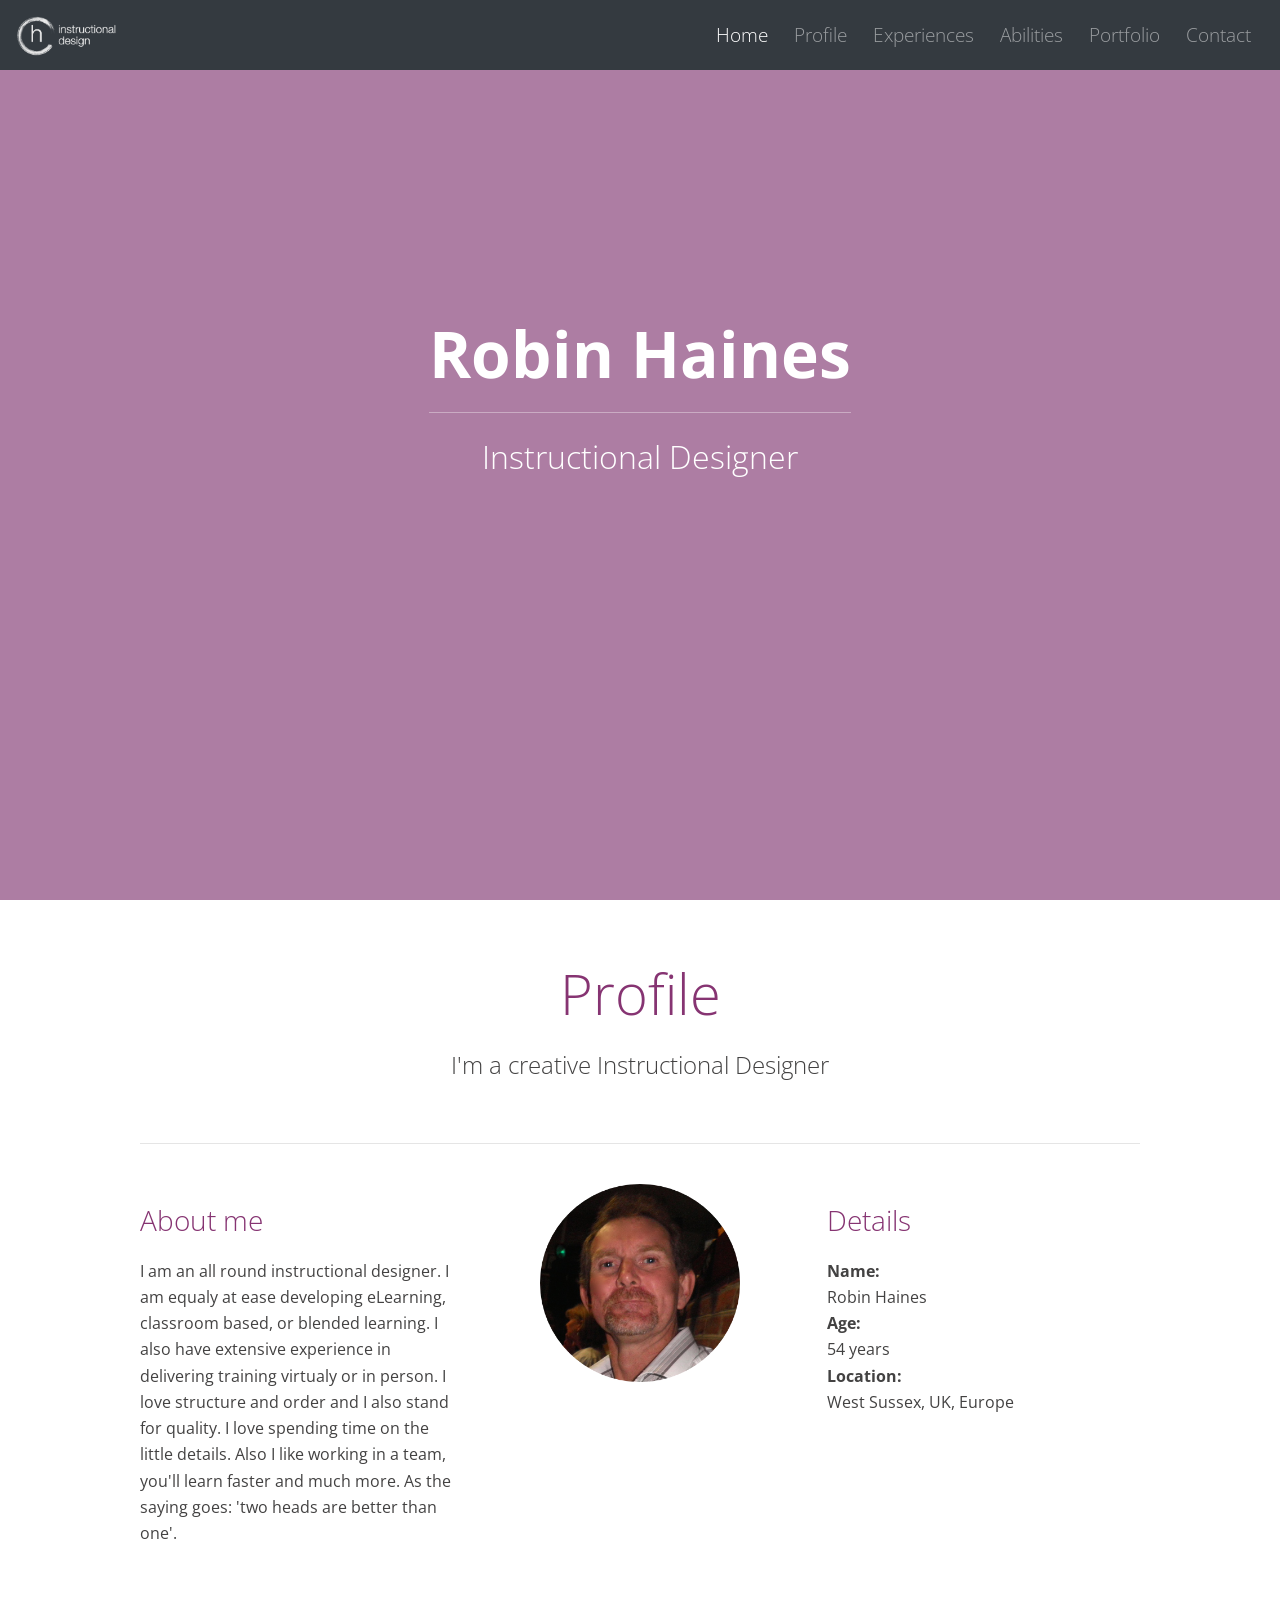
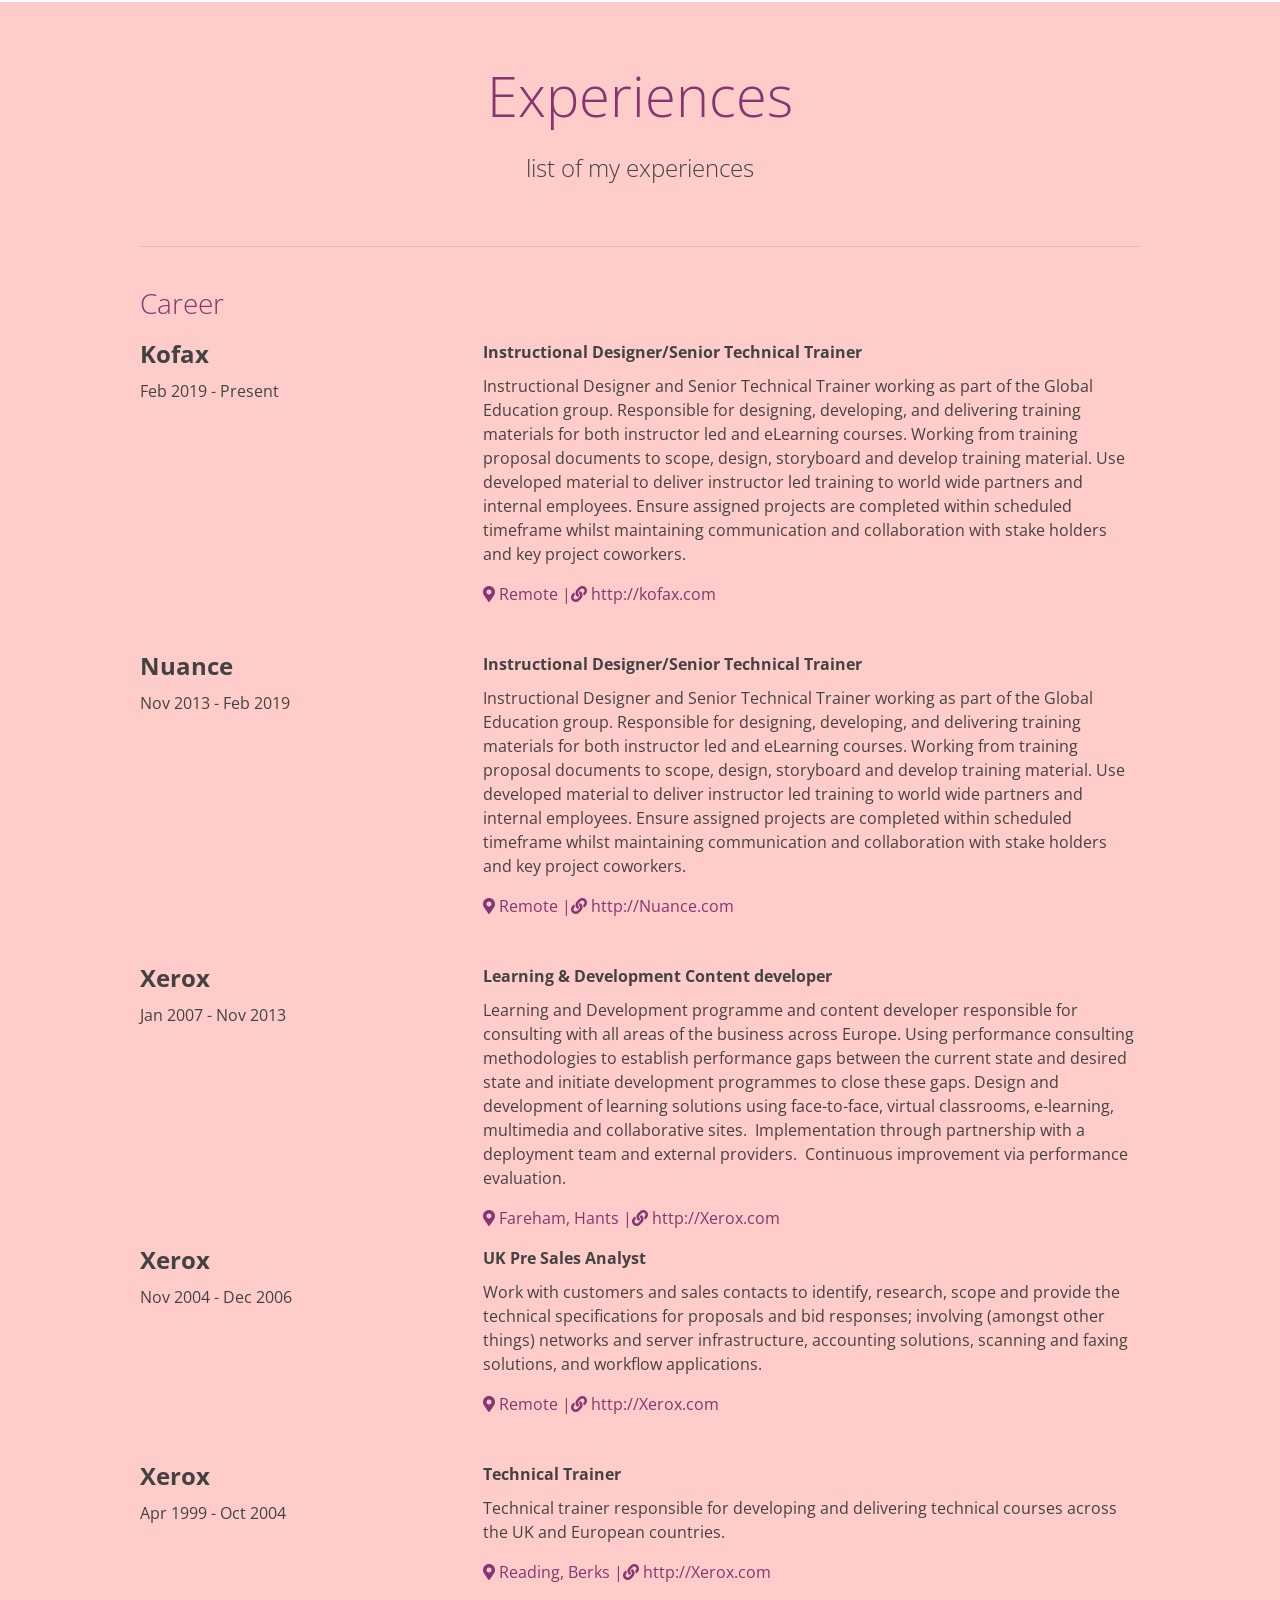
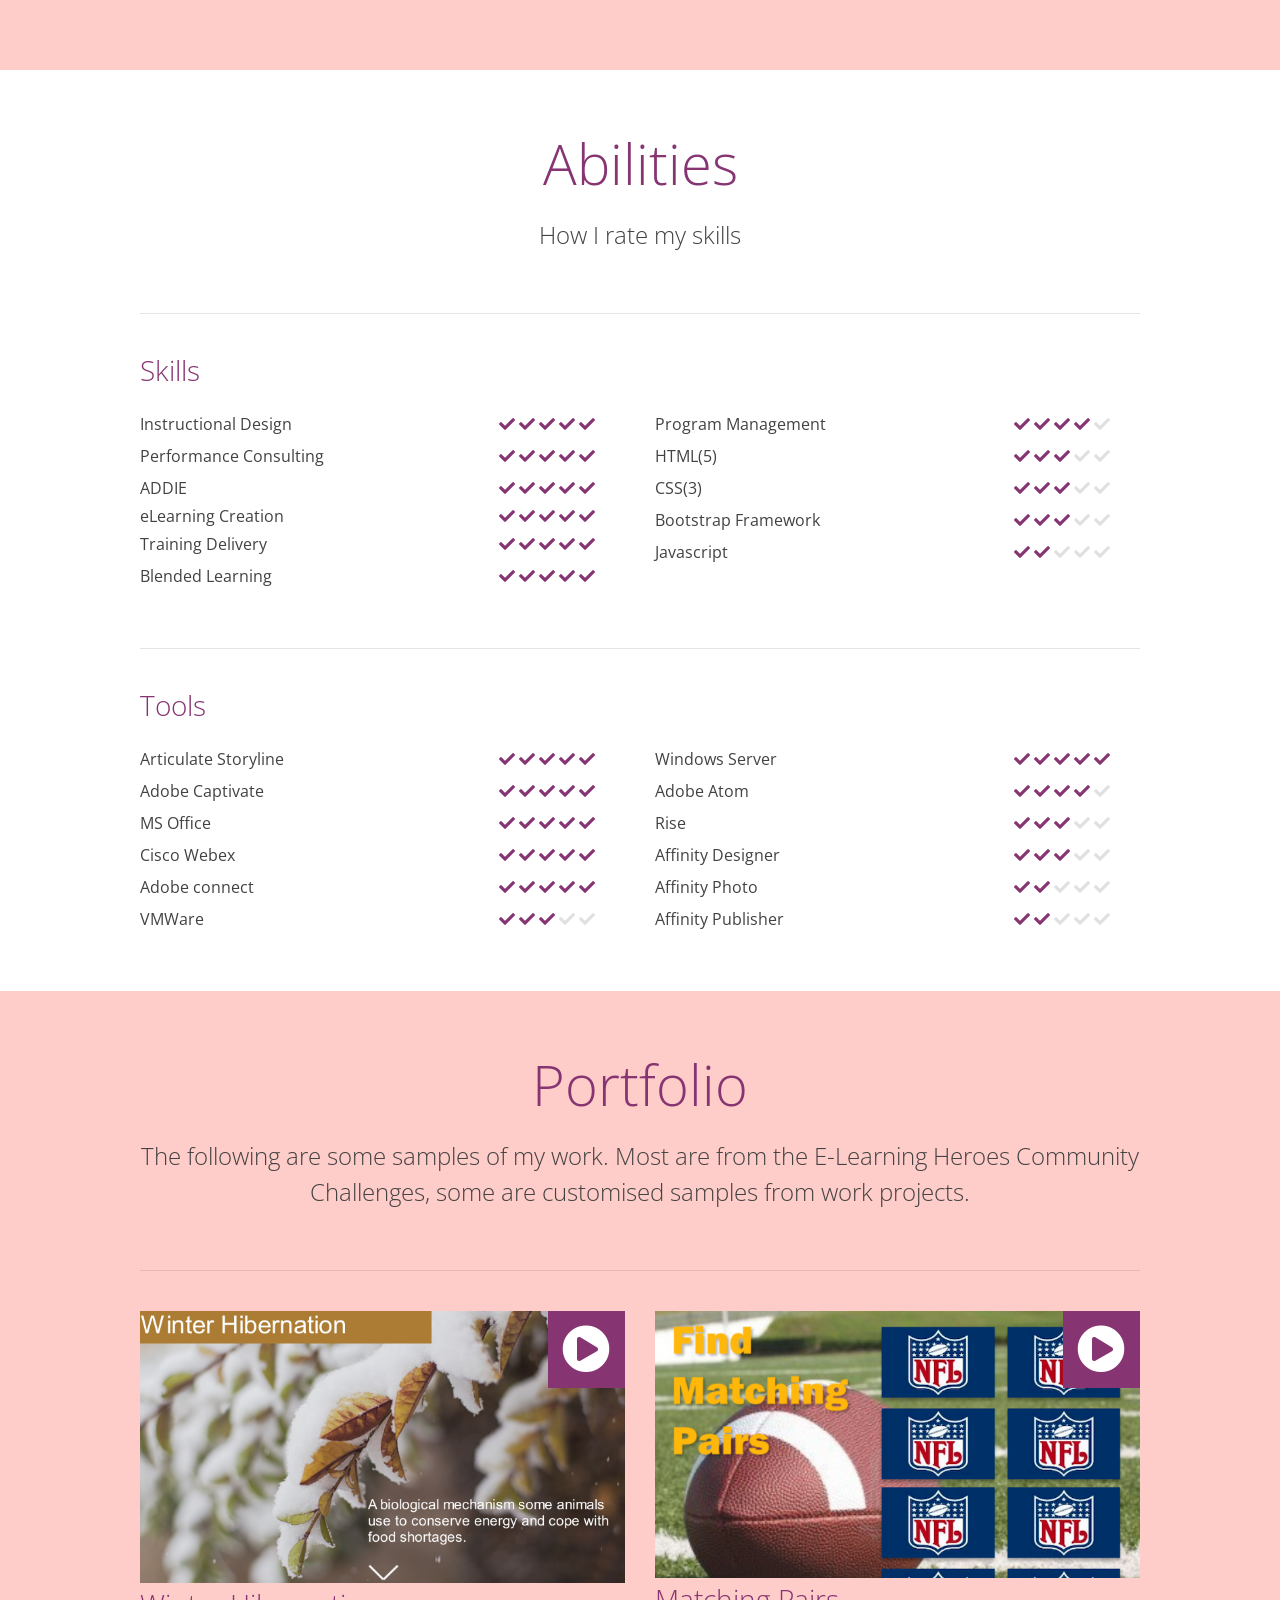
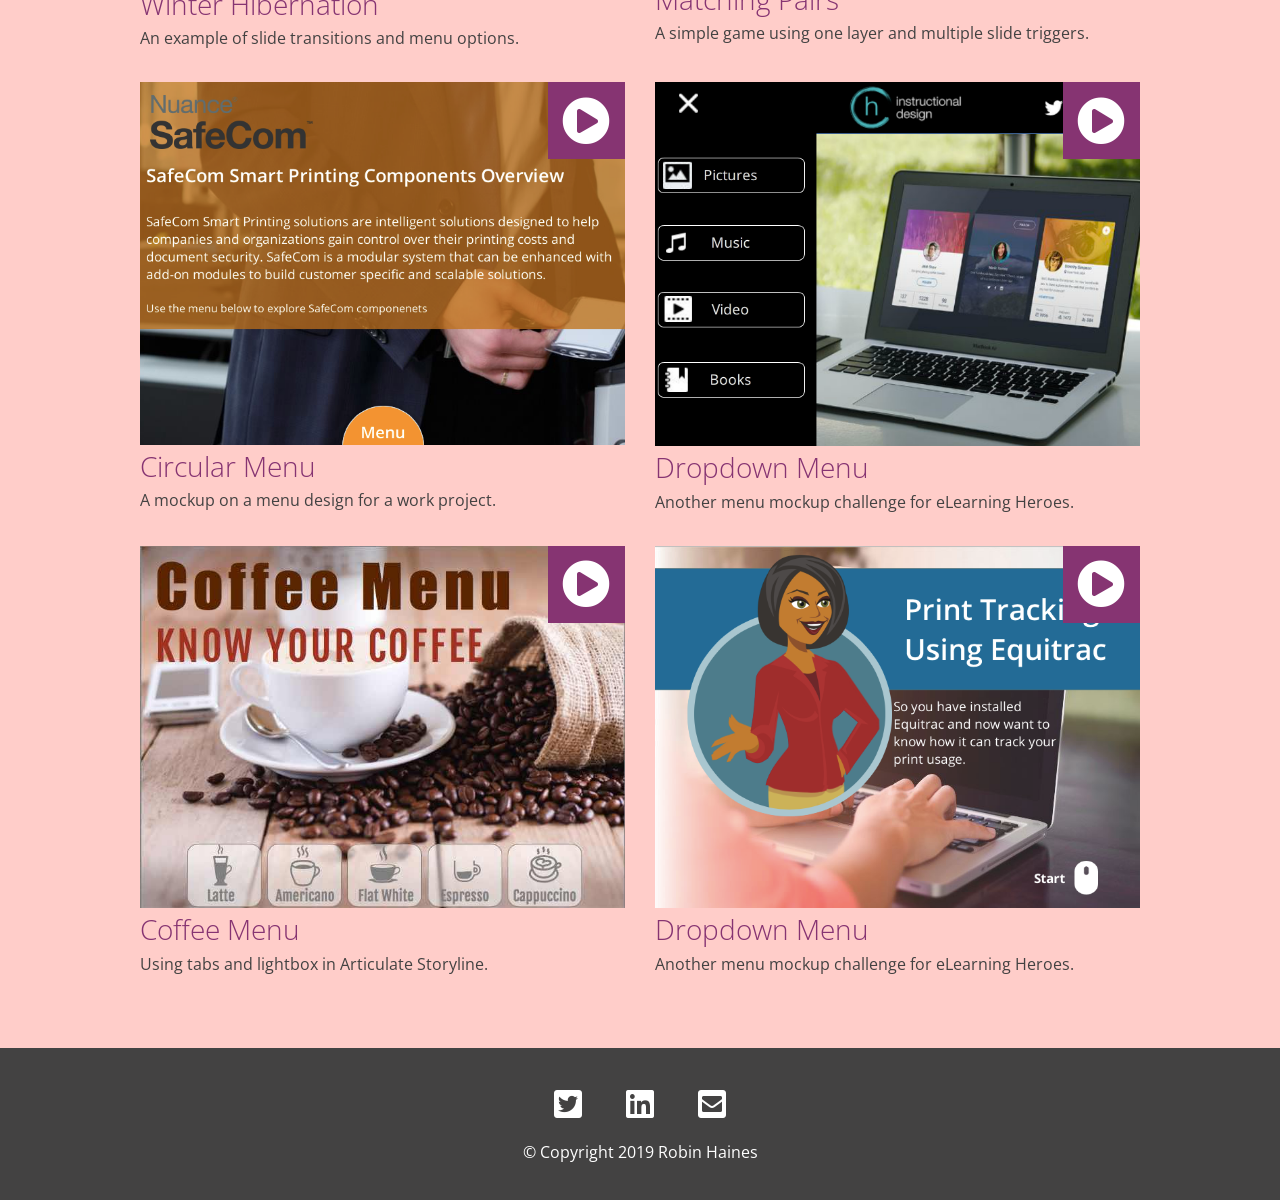
==== index.html @ aede1c5e "Logo update" ====
<!DOCTYPE html>
<html>

<head>

  <meta charset="utf-8">
  <meta name="viewport" content="width=device-width, initial-scale=1.0">
  <meta name="author" content="Robin Haines">
  <title>Robin Haines - Instructional Designer - Interactive CV</title>

  <!-- Google Fonts -->
  <link href="http://fonts.googleapis.com/css?family=Open+Sans:300,600,700" rel="stylesheet" type="text/css">

  <!-- Font Awsome -->
  <link rel="stylesheet" href="https://use.fontawesome.com/releases/v5.8.1/css/all.css" integrity="sha384-50oBUHEmvpQ+1lW4y57PTFmhCaXp0ML5d60M1M7uH2+nqUivzIebhndOJK28anvf" crossorigin="anonymous">

  <!-- Bootstrap and CSS Style Sheets -->
  <link rel="stylesheet" href="https://stackpath.bootstrapcdn.com/bootstrap/4.3.1/css/bootstrap.min.css" integrity="sha384-ggOyR0iXCbMQv3Xipma34MD+dH/1fQ784/j6cY/iJTQUOhcWr7x9JvoRxT2MZw1T" crossorigin="anonymous">
  <script src="https://code.jquery.com/jquery-3.3.1.slim.min.js" integrity="sha384-q8i/X+965DzO0rT7abK41JStQIAqVgRVzpbzo5smXKp4YfRvH+8abtTE1Pi6jizo" crossorigin="anonymous"></script>
  <script src="https://cdnjs.cloudflare.com/ajax/libs/popper.js/1.14.7/umd/popper.min.js" integrity="sha384-UO2eT0CpHqdSJQ6hJty5KVphtPhzWj9WO1clHTMGa3JDZwrnQq4sF86dIHNDz0W1" crossorigin="anonymous"></script>
  <script src="https://stackpath.bootstrapcdn.com/bootstrap/4.3.1/js/bootstrap.min.js" integrity="sha384-JjSmVgyd0p3pXB1rRibZUAYoIIy6OrQ6VrjIEaFf/nJGzIxFDsf4x0xIM+B07jRM" crossorigin="anonymous"></script>

  <link rel="stylesheet" href="Style.css">

</head>

<body>

  <!-- Jumbotron -->

  <div class="jumbotron jumbotron-fluid">
    <div class="container">
      <h1>Robin Haines</h1>
      <p>Instructional Designer</p>
    </div>
    <div class="overlay">
    </div>


    <!-- Navigation -->
    <nav class="navbar navbar-expand-lg navbar-dark bg-dark fixed-top">
      <img class="navbar-brand" src="HID_White_Logo.png">
      <button class="navbar-toggler" type="button" data-toggle="collapse" data-target="#navbarTogglerDemo02" aria-controls="navbarTogglerDemo02" aria-expanded="false" aria-label="Toggle navigation">
        <span class="navbar-toggler-icon"></span>
      </button>
      <div class="collapse navbar-collapse" id="navbarTogglerDemo02">
        <ul class="navbar-nav ml-auto">
          <li class="nav-item active">
            <a class="nav-link" href="#">Home <span class="sr-only">(current)</span></a>
          </li>
          <li class="nav-item">
            <a class="nav-link" href="#profile">Profile</a>
          </li>
          <li class="nav-item">
            <a class="nav-link" href="#experiences">Experiences</a>
          </li>
          <li class="nav-item">
            <a class="nav-link" href="#abilities">Abilities</a>
          </li>
          <li class="nav-item">
            <a class="nav-link" href="#Portfolio">Portfolio</a>
          </li>
          <li class="nav-item">
            <a class="nav-link" href="#footer">Contact</a>
          </li>
        </ul>
      </div>
    </nav>
  </div>

  <!-- Profile  -->


  <section class="white-section" id="profile">
    <h2>Profile</h2>
    <p class="lead">I'm a creative Instructional Designer</p>
    <hr>
    <div class="row">
      <div class="Profile col-md-4">
        <h3>About me</h3>
        <p>
          I am an all round instructional designer. I am equaly at ease developing eLearning, classroom based, or blended learning. I also have extensive experience in delivering training virtualy or in person. I love structure and order and I also
          stand for quality. I love spending time on the little details. Also I
          like working in a team, you'll learn faster and much more. As the saying goes: 'two heads are better than one'. </p>
      </div>
      <div class="Profile profile-image col-md-4">
        <img src="Robin Haines.png" alt="Robin Haines" width="200px" height=:"200px">
      </div>
      <div class="Profile col-md-4">
        <h3>Details</h3>
        <p>
          <strong>Name:</strong><br>
          Robin Haines<br>
          <strong>Age:</strong><br>
          54 years<br>
          <strong>Location:</strong><br>
          West Sussex, UK, Europe </p>
      </div>
    </div>
  </section>

  <!-- Experiences -->
  <section class="colored-section" id="experiences">

    <h2>Experiences</h2>
    <p class="lead">list of my experiences</p>
    <hr>
    <h3> Career</h3>

    <div class="experiences">
      <div class="experience row">
        <div class="col-md-4">
          <h4>Kofax</h4>
          <p class="experience-period">
            Feb 2019 -
            Present </p>
        </div>
        <div class="col-md-8">
          <p class="experience-title">
            Instructional Designer/Senior Technical Trainer
          </p>
          <p>
            Instructional Designer and Senior Technical Trainer working as part of the Global Education group. Responsible for designing, developing, and delivering training materials for both instructor led and eLearning courses. Working from
            training proposal documents to scope, design, storyboard and develop training material. Use developed material to deliver instructor led training to world wide partners and internal employees. Ensure assigned projects are completed
            within scheduled timeframe whilst maintaining communication and collaboration with stake holders and key project coworkers.
          </p>
          <p class="glyphicon glyphicon-map-marker"><i class="fas fa-map-marker-alt"></i></span>
            Remote |</span><span class="glyphicon glyphicon-link"><i class="fas fa-link"></i></span>
            <a href="http://kofax.com" target="_blank">http://kofax.com</a>
          </p>
        </div>

      </div>
    </div>
    <div class="experiences">
      <div class="experience row">
        <div class="col-md-4">
          <h4>Nuance</h4>
          <p class="experience-period">
            Nov 2013 -
            Feb 2019 </p>
        </div>
        <div class="col-md-8">
          <p class="experience-title">
            Instructional Designer/Senior Technical Trainer
          </p>
          <p>
            Instructional Designer and Senior Technical Trainer working as part of the Global Education group. Responsible for designing, developing, and delivering training materials for both instructor led and eLearning courses. Working from
            training proposal documents to scope, design, storyboard and develop training material. Use developed material to deliver instructor led training to world wide partners and internal employees. Ensure assigned projects are completed
            within scheduled timeframe whilst maintaining communication and collaboration with stake holders and key project coworkers.
          </p>
          <p class="glyphicon glyphicon-map-marker"><i class="fas fa-map-marker-alt"></i></span>
            Remote |</span><span class="glyphicon glyphicon-link"><i class="fas fa-link"></i></span>
            <a href="http://nuance.com" target="_blank">http://Nuance.com</a>
          </p>
        </div>

      </div>
    </div>

    <div class="experiences">
      <div class="experience row">
        <div class="col-md-4">
          <h4>Xerox</h4>
          <p class="experience-period">
            Jan 2007 -
            Nov 2013 </p>
        </div>
        <div class="col-md-8">
          <p class="experience-title">
            Learning & Development Content developer
          </p>
          <p>
            Learning and Development programme and content developer responsible for consulting with all areas of the business across Europe. Using performance consulting methodologies to establish performance gaps between the current state and
            desired state and initiate development programmes to close these gaps.
            Design and development of learning solutions using face-to-face, virtual classrooms, e-learning, multimedia and collaborative sites. 
            Implementation through partnership with a deployment team and external providers. 
            Continuous improvement via performance evaluation.
          </p>
          <p class="glyphicon glyphicon-map-marker"><i class="fas fa-map-marker-alt"></i></span>
            Fareham, Hants |</span><span class="glyphicon glyphicon-link"><i class="fas fa-link"></i></span>
            <a href="http://Xerox.com" target="_blank">http://Xerox.com</a>
          </p>
        </div>

      </div>

      <div class="experiences">
        <div class="experience row">
          <div class="col-md-4">
            <h4>Xerox</h4>
            <p class="experience-period">
              Nov 2004 -
              Dec 2006 </p>
          </div>
          <div class="col-md-8">
            <p class="experience-title">
              UK Pre Sales Analyst
            </p>
            <p>
              Work with customers and sales contacts to identify, research, scope and provide the technical specifications for proposals and bid responses; involving (amongst other things) networks and server infrastructure, accounting solutions,
              scanning and faxing solutions, and workflow applications.
            </p>
            <p class="glyphicon glyphicon-map-marker"><i class="fas fa-map-marker-alt"></i></span>
              Remote |</span><span class="glyphicon glyphicon-link"><i class="fas fa-link"></i></span>
              <a href="http://Xerox.com" target="_blank">http://Xerox.com</a>
            </p>
          </div>

        </div>
      </div>

      <div class="experiences">
        <div class="experience row">
          <div class="col-md-4">
            <h4>Xerox</h4>
            <p class="experience-period">
              Apr 1999 -
              Oct 2004 </p>
          </div>
          <div class="col-md-8">
            <p class="experience-title">
              Technical Trainer
            </p>
            <p>
              Technical trainer responsible for developing and delivering technical courses across the UK and European countries.
            </p>
            <p class="glyphicon glyphicon-map-marker"><i class="fas fa-map-marker-alt"></i></span>
              Reading, Berks |</span><span class="glyphicon glyphicon-link"><i class="fas fa-link"></i></span>
              <a href="http://Xerox.com" target="_blank">http://Xerox.com</a>
            </p>
          </div>

        </div>
      </div>
  </section>

  <!-- Abilities Section -->
  <!-- Skills -->

  <section class="white-section" id="abilities">
    <h2>Abilities</h2>
    <p class="lead">How I rate my skills</p>
    <hr>
    <h3> Skills</h3>
    <div class="row">
      <div class="col-md-6">
        <ul class="no-bullets">
          <li>

            <span class="ability-title">Instructional Design</span>
            <span class="ability-score">
              <span class="check-filled"><i class="fas fa-check"></i></span>
              <span class="check-filled"><i class="fas fa-check"></i></i></span>
              <span class="check-filled"><i class="fas fa-check"></i></i></span>
              <span class="check-filled"><i class="fas fa-check"></i></i></span>
              <span class="check-filled"><i class="fas fa-check"></i></i></span>
            </span>
          </li>
          <li>

            <span class="ability-title">Performance Consulting</span>
            <span class="ability-score">
              <span class="check-filled"><i class="fas fa-check"></i></span>
              <span class="check-filled"><i class="fas fa-check"></i></i></span>
              <span class="check-filled"><i class="fas fa-check"></i></i></span>
              <span class="check-filled"><i class="fas fa-check"></i></i></span>
              <span class="check-filled"><i class="fas fa-check"></i></i></span>
            </span>
          </li>
          <li>

            <span class="ability-title">ADDIE</span>
            <span class="ability-score">
              <span class="check-filled"><i class="fas fa-check"></i></span>
              <span class="check-filled"><i class="fas fa-check"></i></i></span>
              <span class="check-filled"><i class="fas fa-check"></i></i></span>
              <span class="check-filled"><i class="fas fa-check"></i></i></span>
              <span class="check-filled"><i class="fas fa-check"></i></i></span>
            </span>
          </li <li>

          <span class="ability-title">eLearning Creation</span>
          <span class="ability-score">
            <span class="check-filled"><i class="fas fa-check"></i></span>
            <span class="check-filled"><i class="fas fa-check"></i></i></span>
            <span class="check-filled"><i class="fas fa-check"></i></i></span>
            <span class="check-filled"><i class="fas fa-check"></i></i></span>
            <span class="check-filled"><i class="fas fa-check"></i></i></span>
          </span>
          </li>
          <li>
            <span class="ability-title">Training Delivery</span>
            <span class="ability-score">
              <span class="check-filled"><i class="fas fa-check"></i></span>
              <span class="check-filled"><i class="fas fa-check"></i></i></span>
              <span class="check-filled"><i class="fas fa-check"></i></i></span>
              <span class="check-filled"><i class="fas fa-check"></i></i></span>
              <span class="check-filled"><i class="fas fa-check"></i></i></span>
            </span>
          </li>
          <li>

            <span class="ability-title">Blended Learning</span>
            <span class="ability-score">
              <span class="check-filled"><i class="fas fa-check"></i></span>
              <span class="check-filled"><i class="fas fa-check"></i></i></span>
              <span class="check-filled"><i class="fas fa-check"></i></i></span>
              <span class="check-filled"><i class="fas fa-check"></i></i></span>
              <span class="check-filled"><i class="fas fa-check"></i></i></span>
            </span>
          </li>
        </ul>
      </div>

      <div class="col-md-6">
        <ul class="no-bullets">
          <li>

            <span class="ability-title">Program Management</span>
            <span class="ability-score">
              <span class="check-filled"><i class="fas fa-check"></i></span>
              <span class="check-filled"><i class="fas fa-check"></i></i></span>
              <span class="check-filled"><i class="fas fa-check"></i></i></span>
              <span class="check-filled"><i class="fas fa-check"></i></i></span>
              <span class="check-unfilled"><i class="fas fa-check"></i></i></span>
            </span>
          </li>
          <li>
            <span class="ability-title">HTML(5)</span>
            <span class="ability-score">
              <span class="check-filled"><i class="fas fa-check"></i></span>
              <span class="check-filled"><i class="fas fa-check"></i></i></span>
              <span class="check-filled"><i class="fas fa-check"></i></i></span>
              <span class="check-unfilled"><i class="fas fa-check"></i></i></span>
              <span class="check-unfilled"><i class="fas fa-check"></i></i></span>
            </span>
          </li>
          <li>
            <span class="ability-title">CSS(3)</span>
            <span class="ability-score">
              <span class="check-filled"><i class="fas fa-check"></i></span>
              <span class="check-filled"><i class="fas fa-check"></i></i></span>
              <span class="check-filled"><i class="fas fa-check"></i></i></span>
              <span class="check-unfilled"><i class="fas fa-check"></i></i></span>
              <span class="check-unfilled"><i class="fas fa-check"></i></i></span>
            </span>
          </li>
          <li>

            <span class="ability-title">Bootstrap Framework</span>
            <span class="ability-score">
              <span class="check-filled"><i class="fas fa-check"></i></span>
              <span class="check-filled"><i class="fas fa-check"></i></i></span>
              <span class="check-filled"><i class="fas fa-check"></i></i></span>
              <span class="check-unfilled"><i class="fas fa-check"></i></i></span>
              <span class="check-unfilled"><i class="fas fa-check"></i></i></span>
            </span>
          </li>
          <li>

            <span class="ability-title">Javascript</span>
            <span class="ability-score">
              <span class="check-filled"><i class="fas fa-check"></i></span>
              <span class="check-filled"><i class="fas fa-check"></i></i></span>
              <span class="check-unfilled"><i class="fas fa-check"></i></i></span>
              <span class="check-unfilled"><i class="fas fa-check"></i></i></span>
              <span class="check-unfilled"><i class="fas fa-check"></i></i></span>
            </span>
          </li>
        </ul>
      </div>


    </div>

    <hr />
    <!-- Tools -->

    <h3> Tools</h3>
    <div class="row">
      <div class="col-md-6">
        <ul class="no-bullets">
          <li>

            <span class="ability-title">Articulate Storyline</span>
            <span class="ability-score">
              <span class="check-filled"><i class="fas fa-check"></i></span>
              <span class="check-filled"><i class="fas fa-check"></i></i></span>
              <span class="check-filled"><i class="fas fa-check"></i></i></span>
              <span class="check-filled"><i class="fas fa-check"></i></i></span>
              <span class="check-filled"><i class="fas fa-check"></i></i></span>
            </span>
          </li>
          <li>

            <span class="ability-title">Adobe Captivate</span>
            <span class="ability-score">
              <span class="check-filled"><i class="fas fa-check"></i></span>
              <span class="check-filled"><i class="fas fa-check"></i></i></span>
              <span class="check-filled"><i class="fas fa-check"></i></i></span>
              <span class="check-filled"><i class="fas fa-check"></i></i></span>
              <span class="check-filled"><i class="fas fa-check"></i></i></span>
            </span>
          </li>
          <li>

            <span class="ability-title">MS Office</span>
            <span class="ability-score">
              <span class="check-filled"><i class="fas fa-check"></i></span>
              <span class="check-filled"><i class="fas fa-check"></i></i></span>
              <span class="check-filled"><i class="fas fa-check"></i></i></span>
              <span class="check-filled"><i class="fas fa-check"></i></i></span>
              <span class="check-filled"><i class="fas fa-check"></i></i></span>
            </span>
          </li>
          <li>

            <span class="ability-title">Cisco Webex</span>
            <span class="ability-score">
              <span class="check-filled"><i class="fas fa-check"></i></span>
              <span class="check-filled"><i class="fas fa-check"></i></i></span>
              <span class="check-filled"><i class="fas fa-check"></i></i></span>
              <span class="check-filled"><i class="fas fa-check"></i></i></span>
              <span class="check-filled"><i class="fas fa-check"></i></i></span>
            </span>
          </li>
          <li>

            <span class="ability-title">Adobe connect</span>
            <span class="ability-score">
              <span class="check-filled"><i class="fas fa-check"></i></span>
              <span class="check-filled"><i class="fas fa-check"></i></i></span>
              <span class="check-filled"><i class="fas fa-check"></i></i></span>
              <span class="check-filled"><i class="fas fa-check"></i></i></span>
              <span class="check-filled"><i class="fas fa-check"></i></i></span>
            </span>
          </li>
          <li>

            <span class="ability-title">VMWare</span>
            <span class="ability-score">
              <span class="check-filled"><i class="fas fa-check"></i></span>
              <span class="check-filled"><i class="fas fa-check"></i></i></span>
              <span class="check-filled"><i class="fas fa-check"></i></i></span>
              <span class="check-unfilled"><i class="fas fa-check"></i></i></span>
              <span class="check-unfilled"><i class="fas fa-check"></i></i></span>
            </span>
          </li>
        </ul>
      </div>

      <div class="col-md-6">
        <ul class="no-bullets">
          <li>

            <span class="ability-title">Windows Server</span>
            <span class="ability-score">
              <span class="check-filled"><i class="fas fa-check"></i></span>
              <span class="check-filled"><i class="fas fa-check"></i></i></span>
              <span class="check-filled"><i class="fas fa-check"></i></i></span>
              <span class="check-filled"><i class="fas fa-check"></i></i></span>
              <span class="check-filled"><i class="fas fa-check"></i></i></span>
            </span>
          </li>
          <li>

            <span class="ability-title">Adobe Atom</span>
            <span class="ability-score">
              <span class="check-filled"><i class="fas fa-check"></i></span>
              <span class="check-filled"><i class="fas fa-check"></i></i></span>
              <span class="check-filled"><i class="fas fa-check"></i></i></span>
              <span class="check-filled"><i class="fas fa-check"></i></i></span>
              <span class="check-unfilled"><i class="fas fa-check"></i></i></span>
            </span>
          </li>
          <li>

            <span class="ability-title">Rise</span>
            <span class="ability-score">
              <span class="check-filled"><i class="fas fa-check"></i></span>
              <span class="check-filled"><i class="fas fa-check"></i></i></span>
              <span class="check-filled"><i class="fas fa-check"></i></i></span>
              <span class="check-unfilled"><i class="fas fa-check"></i></i></span>
              <span class="check-unfilled"><i class="fas fa-check"></i></i></span>
            </span>
          </li>
          <li>

            <span class="ability-title">Affinity Designer</span>
            <span class="ability-score">
              <span class="check-filled"><i class="fas fa-check"></i></span>
              <span class="check-filled"><i class="fas fa-check"></i></i></span>
              <span class="check-filled"><i class="fas fa-check"></i></i></span>
              <span class="check-unfilled"><i class="fas fa-check"></i></i></span>
              <span class="check-unfilled"><i class="fas fa-check"></i></i></span>
            </span>
          </li>
          <li>

            <span class="ability-title">Affinity Photo</span>
            <span class="ability-score">
              <span class="check-filled"><i class="fas fa-check"></i></span>
              <span class="check-filled"><i class="fas fa-check"></i></i></span>
              <span class="check-unfilled"><i class="fas fa-check"></i></i></span>
              <span class="check-unfilled"><i class="fas fa-check"></i></i></span>
              <span class="check-unfilled"><i class="fas fa-check"></i></i></span>
            </span>
          </li>
          <li>

            <span class="ability-title">Affinity Publisher</span>
            <span class="ability-score">
              <span class="check-filled"><i class="fas fa-check"></i></span>
              <span class="check-filled"><i class="fas fa-check"></i></i></span>
              <span class="check-unfilled"><i class="fas fa-check"></i></i></span>
              <span class="check-unfilled"><i class="fas fa-check"></i></i></span>
              <span class="check-unfilled"><i class="fas fa-check"></i></i></span>
            </span>
          </li>
        </ul>
      </div>


    </div>

  </section>

  <!-- Portfolio -->

  <section class="colored-section" id="Portfolio">
    <h2>Portfolio</h2>
    <p class="lead">The following are some samples of my work. Most are from the E-Learning Heroes Community Challenges, some are customised samples from work projects.</p>
    <hr>
    <div class="row">
      <div class="col-md-6">
        <Figure class="portfolio-example">
          <img class="portfolio-image" src="Winter Hibernation.png" />
          <figcaption class="figcaption-text">
            <h3>Winter Hibernation</h3>
            <p>
              An example of slide transitions and menu options.
            </p>
            <a href="https://storage.googleapis.com/robin-haines-design/Portfolio/Winter%20Hibernation1%20-%20Storyline%20output/story_html5.html" target="_blank">
              <span class="glyphicon portfolio-icon"><i class="fas fa-play-circle fa-3x"></i></span>
            </a>
          </figcaption>
        </Figure>
      </div>
      <div class="col-md-6">
        <Figure class="portfolio-example">
          <img class="portfolio-image" src="Matching Game.png" />
          <figcaption class="figcaption-text">
            <h3>Matching Pairs</h3>
            <p>
              A simple game using one layer and multiple slide triggers.
            </p>
            <a href="https://storage.googleapis.com/robin-haines-design/Portfolio/Fotball%20Memory%20Game%20-%20Storyline%20output/story_html5.html" target="_blank" </a> <span class="glyphicon portfolio-icon"><i class="fas fa-play-circle fa-3x"></i></span>
            </a>
          </figcaption>
        </Figure>
      </div>
    </div>

    <div class="row">
      <div class="col-md-6">
        <Figure class="portfolio-example">
          <img class="portfolio-image" src="SafeCom Components.png" />
          <figcaption class="figcaption-text">
            <h3>Circular Menu</h3>
            <p>
              A mockup on a menu design for a work project.
            </p>
            <a href="https://storage.googleapis.com/robin-haines-design/Portfolio/SafeCom%20Components%20-%20Storyline%20output/story_html5.html" target="_blank">
              <span class="glyphicon portfolio-icon"><i class="fas fa-play-circle fa-3x"></i></span>
            </a>
          </figcaption>
        </Figure>
      </div>
      <div class="col-md-6">
        <Figure class="portfolio-example">
          <img class="portfolio-image" src="Menu Challenge.png" />
          <figcaption class="figcaption-text">
            <h3>Dropdown Menu</h3>
            <p>
              Another menu mockup challenge for eLearning Heroes.
            </p>
            <a href="https://storage.googleapis.com/robin-haines-design/Portfolio/Menu%20Version%202%20-%20Storyline%20output/story_html5.html" target="_blank" </a> <span class="glyphicon portfolio-icon"><i class="fas fa-play-circle fa-3x"></i></span>
            </a>
          </figcaption>
        </Figure>
      </div>
    </div>

    <div class="row">
      <div class="col-md-6">
        <Figure class="portfolio-example">
          <img class="portfolio-image" src="CoffeeTabs.jpg" />
          <figcaption class="figcaption-text">
            <h3>Coffee Menu</h3>
            <p>
              Using tabs and lightbox in Articulate Storyline.
            </p>
            <a href="https://storage.googleapis.com/robin-haines-design/Portfolio/Coffee%20-%20Storyline%20output/story_html5.html" target="_blank">
              <span class="glyphicon portfolio-icon"><i class="fas fa-play-circle fa-3x"></i></span>
            </a>
          </figcaption>
        </Figure>
      </div>
      <div class="col-md-6">
        <Figure class="portfolio-example">
          <img class="portfolio-image" src="Print Tracking.png" />
          <figcaption class="figcaption-text">
            <h3>Dropdown Menu</h3>
            <p>
              Another menu mockup challenge for eLearning Heroes.
            </p>
            <a href="https://storage.googleapis.com/robin-haines-design/Portfolio/Equitrac%20Print%20Tracking%20-%20Storyline%20output/story_html5.html" target="_blank" </a> <span class="glyphicon portfolio-icon"><i class="fas fa-play-circle fa-3x"></i></span>
            </a>
          </figcaption>
        </Figure>
      </div>
    </div>


  </section>

  <!-- Footer -->

  <footer class="dark-section" id="footer">
    <div class="container-fluid">
      <a href="http://twitter.com/rob65_haines" target="_blank"><i class="fab fa-twitter-square fa-2x footer-icon"></i></a>
      <a href="https://www.linkedin.com/in/robin-haines-672b761b/" target="_blank"><i class="fab fa-linkedin fa-2x footer-icon"></i></a>
      <a href="mailto:hainesyrob@gmail.com"><i class="fas fa-envelope-square fa-2x footer-icon"></i></a>
      <p>© Copyright 2019 Robin Haines</p>
    </div>
  </footer>

</body>
---- Style.css ----
body {
font-family: 'Open Sans', sans-serif;
color:#434242;
}

h1, h2, h3 {
	margin: 20px 0;
}

h1 {
	font-size: 4em;
	font-weight: 700;
}

h2 {
	color: #863472;
	font-size: 3.5em;
	font-weight: 300;
	text-align: center;
}

h3 {
	color:#863472;
	font-weight: 300;
}
h4 {
	color: #434242;
	font-weight: 700;
	margin-bottom: 10px;
}

p {
	color:#434242;
}
hr {
	margin: 40px 0;
}

li {
	line-height: 2;
}


a {
	color: #863472;
}

/* Jumbotron */

.jumbotron {
	background-image: url('https://hainesyrob.github.io/InteractiveCV/laptopandglasses.jpg');
	background-size: cover;
	background-repeat: no-repeat;
  height: 100vh;
  background-attachment: fixed;
	margin: 0;
}

.jumbotron .container {
z-index: 4;
color: #fff;
position:relative;
top: 30%;
text-align: center;
}

.jumbotron .container h1 {
    padding-bottom: 20px;
    border-bottom: 1px solid #FFFFFF;
    border-bottom-color: rgba(255,255,255,0.35);
    display: inline-block;
}

.jumbotron .overlay {
    background-color: #863472;
		position: absolute;
		top: 0px;
    bottom: 0px;
    left: 0px;
    right: 0px;
		z-index: 0;
		opacity: 60%;
	}

	.jumbotron .container p {
		font-size: 2em;
		font-weight: 200;
		color: #fff;
	}

	/* Navigation */

	.navbar-brand {
	width:100px;
	padding:0;
	}
	.nav-item{
		paodding: 0 10px;
		margin: 0 5px;
}

.nav-link {
  font-size: 1.2rem;
  font-weight: lighter;
}
	.navbar-collapse {
		margin-left: 10px;
	}


/* sections */

.colored-section {
  background-color: #FFCDC9;
  padding: 40px 140px;
}

.white-section{
  background-color: #ffff;
  padding: 40px 140px;
}

.dark-section {
	background-color: #434242;
	padding: 20px 140px;
}


/* profile */

p.lead {
    text-align: center;
		font-size: 1.5em;
		font-weight: 300;
		padding-bottom: 20px;
}

.Profile {
  text-align: left;
}

.Profile p {
line-height: 1.64;
}

.profile-image {
  text-align: center;
	max-width: 100%;
	max-height: 100%;
}

/* Experience Section */
.experience-title {
	margin-bottom: 10px;
	font-weight: 700;
}

.experiences {
	margin-bottom: 30px;
}

.glyphicon {
	color: #863472;
}


/* Abilities Section  */

.no-bullets {
	list-style: none;

	padding: 0px
}
.ability-score{
	float: right;
	margin-right: 30px;
}
.check-filled{
	color: #863472;
}

.check-unfilled{
	color: #DFE0E0;
}

/* Portfolio Section */

.portfolio-example{
position: relative;
overflow: hidden;
}

.portfolio-image {
	width: 100%;
}

.portfolio-icon{
position: absolute;
top: 0px;
right: 0px;
background: #863472;
padding: 3%;
color: #fff;
}

.figcaption-text h3 {
	margin:5px 0;
}
/* Footer */

#footer{
	text-align: center;
}

.footer-icon {
  margin: 20px 20px;
	color:#fff;
}

.dark-section p {
	color: #fff;
}


@media (max-width: 769px) {
	.Profile {
		text-align: center;
	}
}
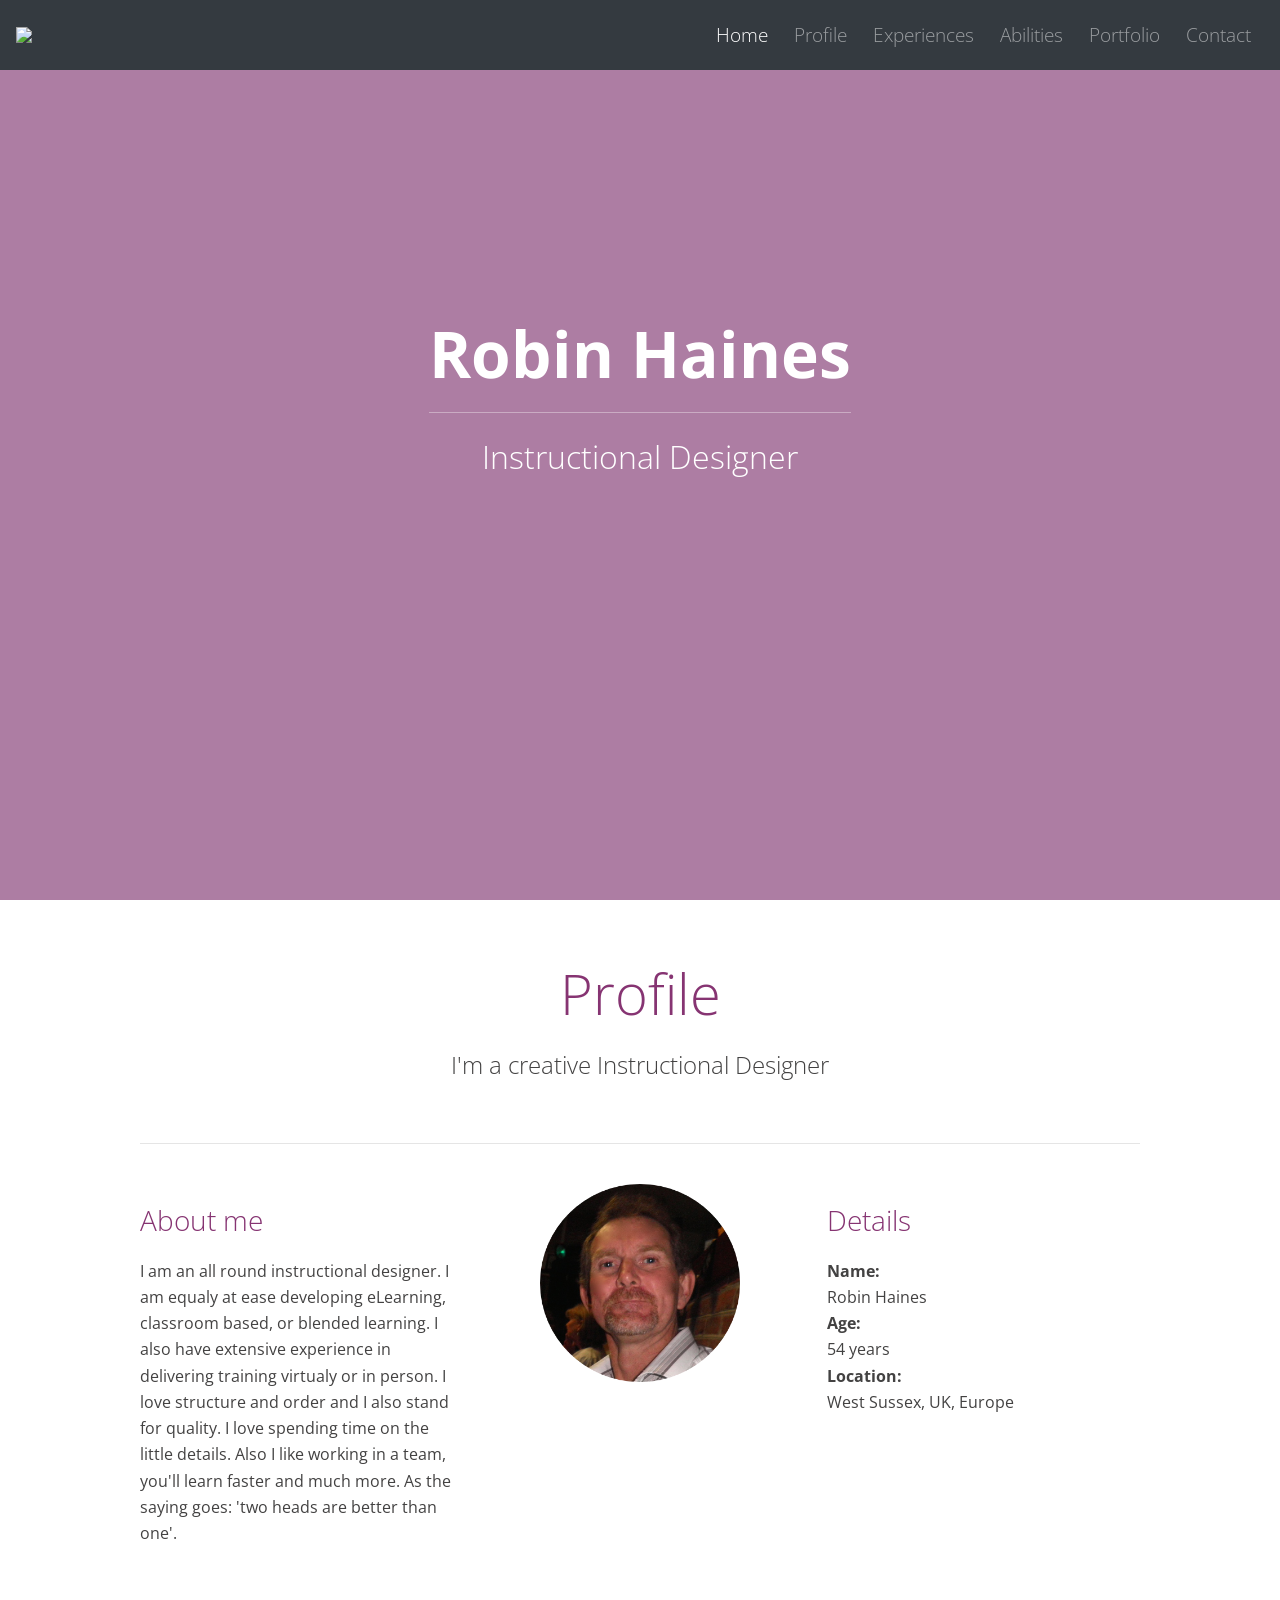
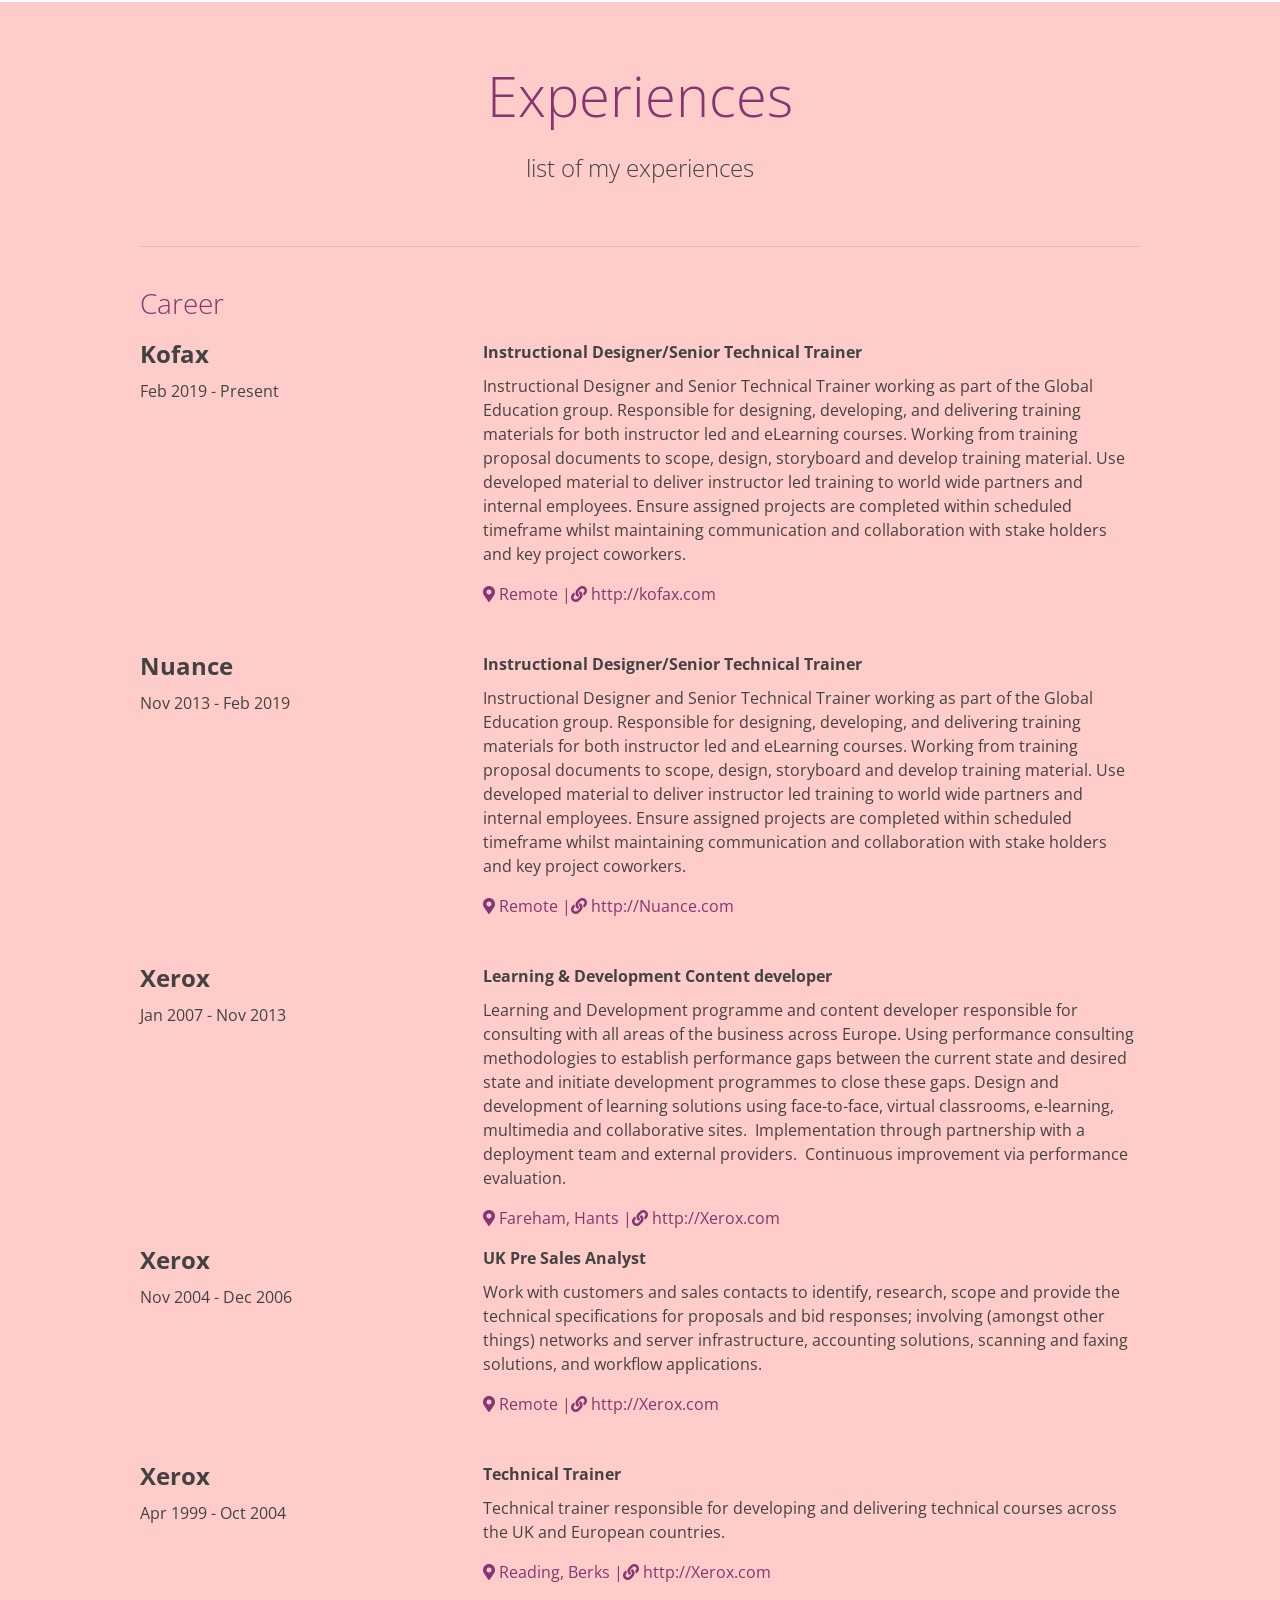
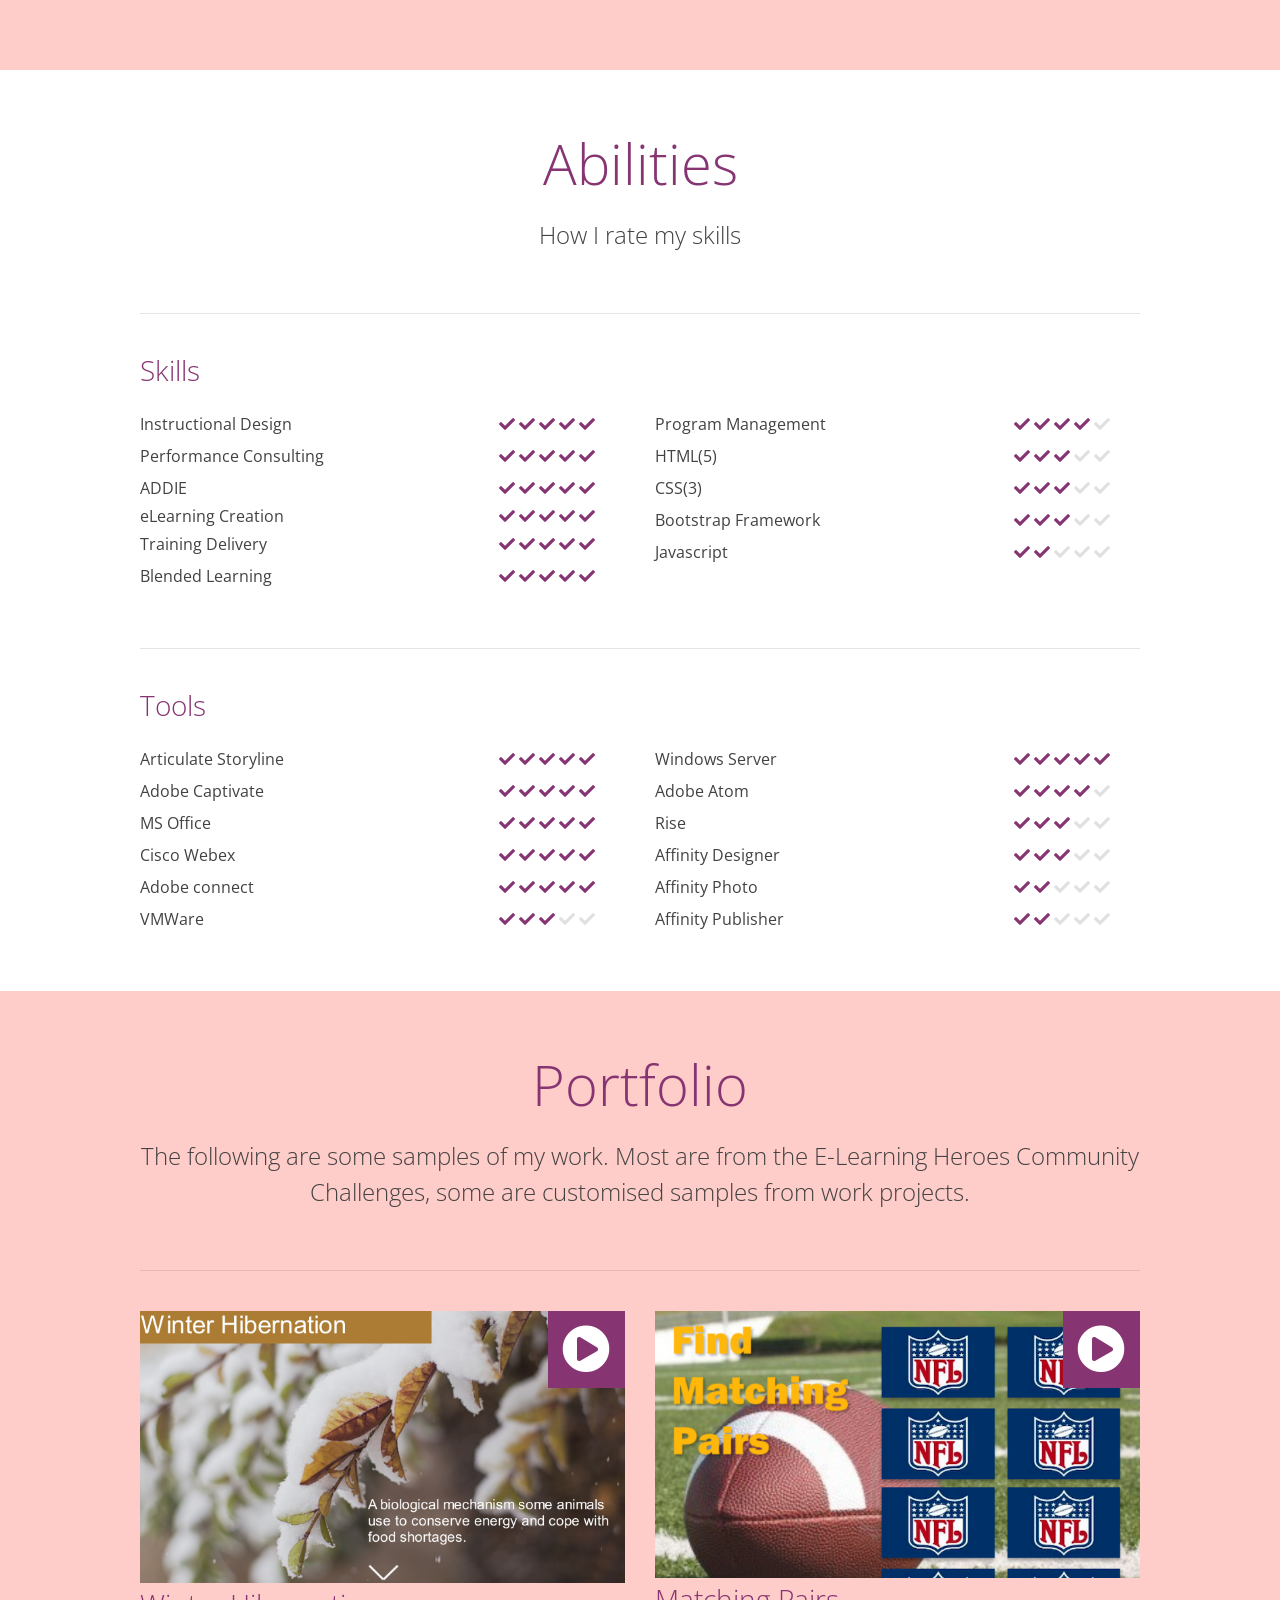
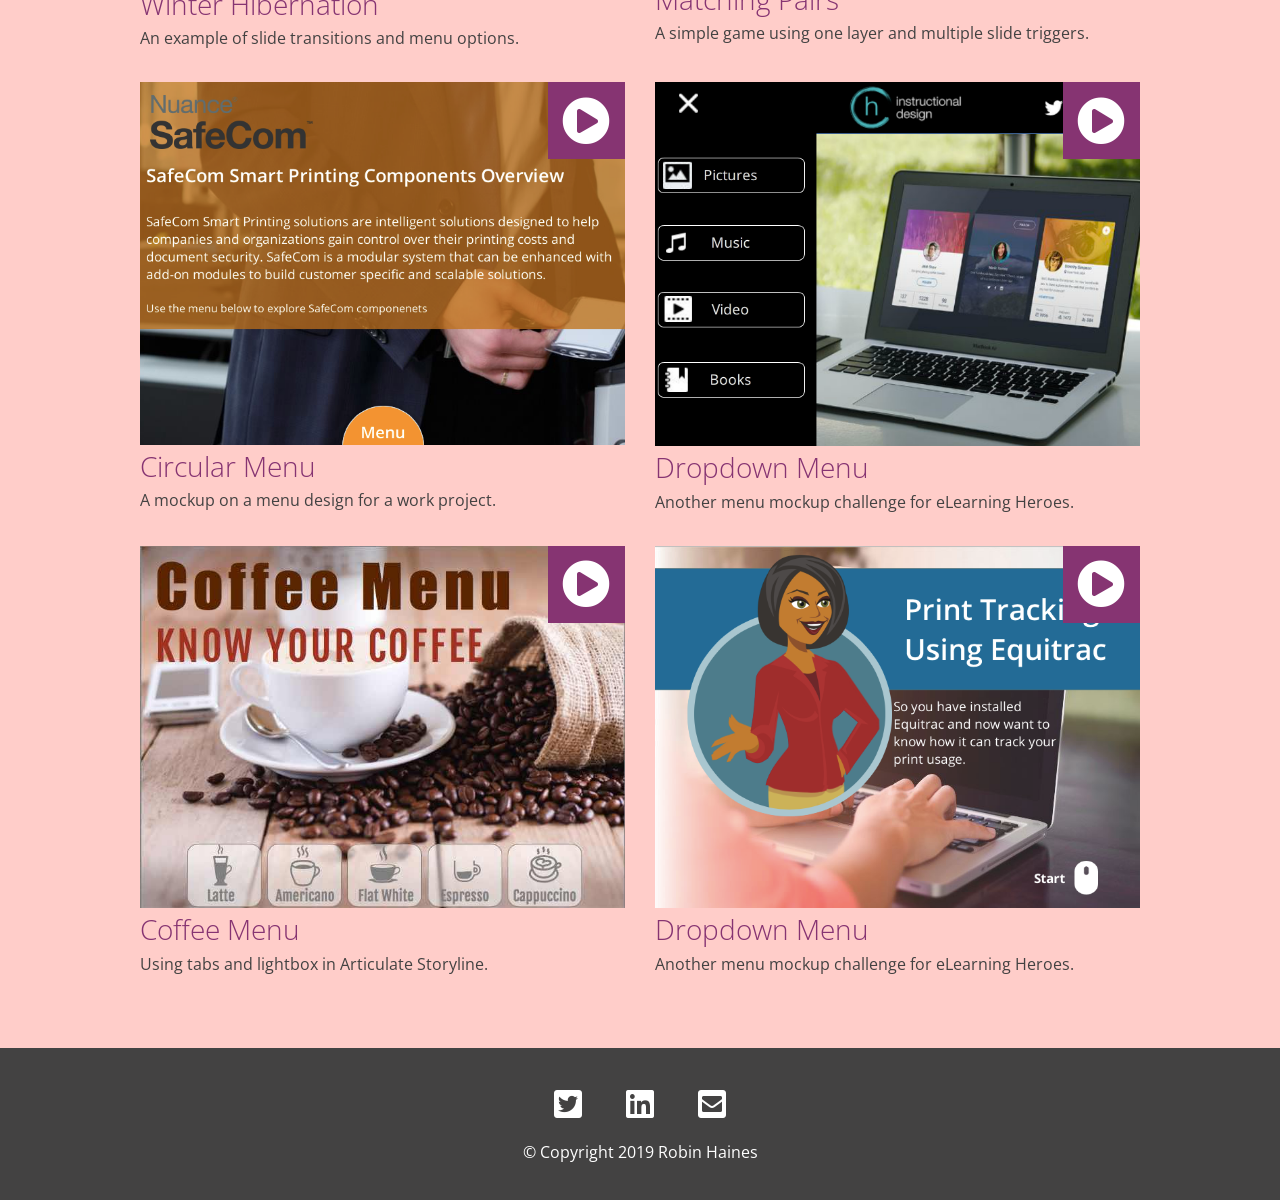
==== commit 8cf33bd2: "Update Logo ref" ====
--- a/index.html
+++ b/index.html
@@ -39,7 +39,7 @@
 
     <!-- Navigation -->
     <nav class="navbar navbar-expand-lg navbar-dark bg-dark fixed-top">
-      <img class="navbar-brand" src="HID_White_Logo.png">
+      <img class="navbar-brand" src="https://hainesyrob.github.io/InteractiveCV/HID_White_Logo.png">
       <button class="navbar-toggler" type="button" data-toggle="collapse" data-target="#navbarTogglerDemo02" aria-controls="navbarTogglerDemo02" aria-expanded="false" aria-label="Toggle navigation">
         <span class="navbar-toggler-icon"></span>
       </button>
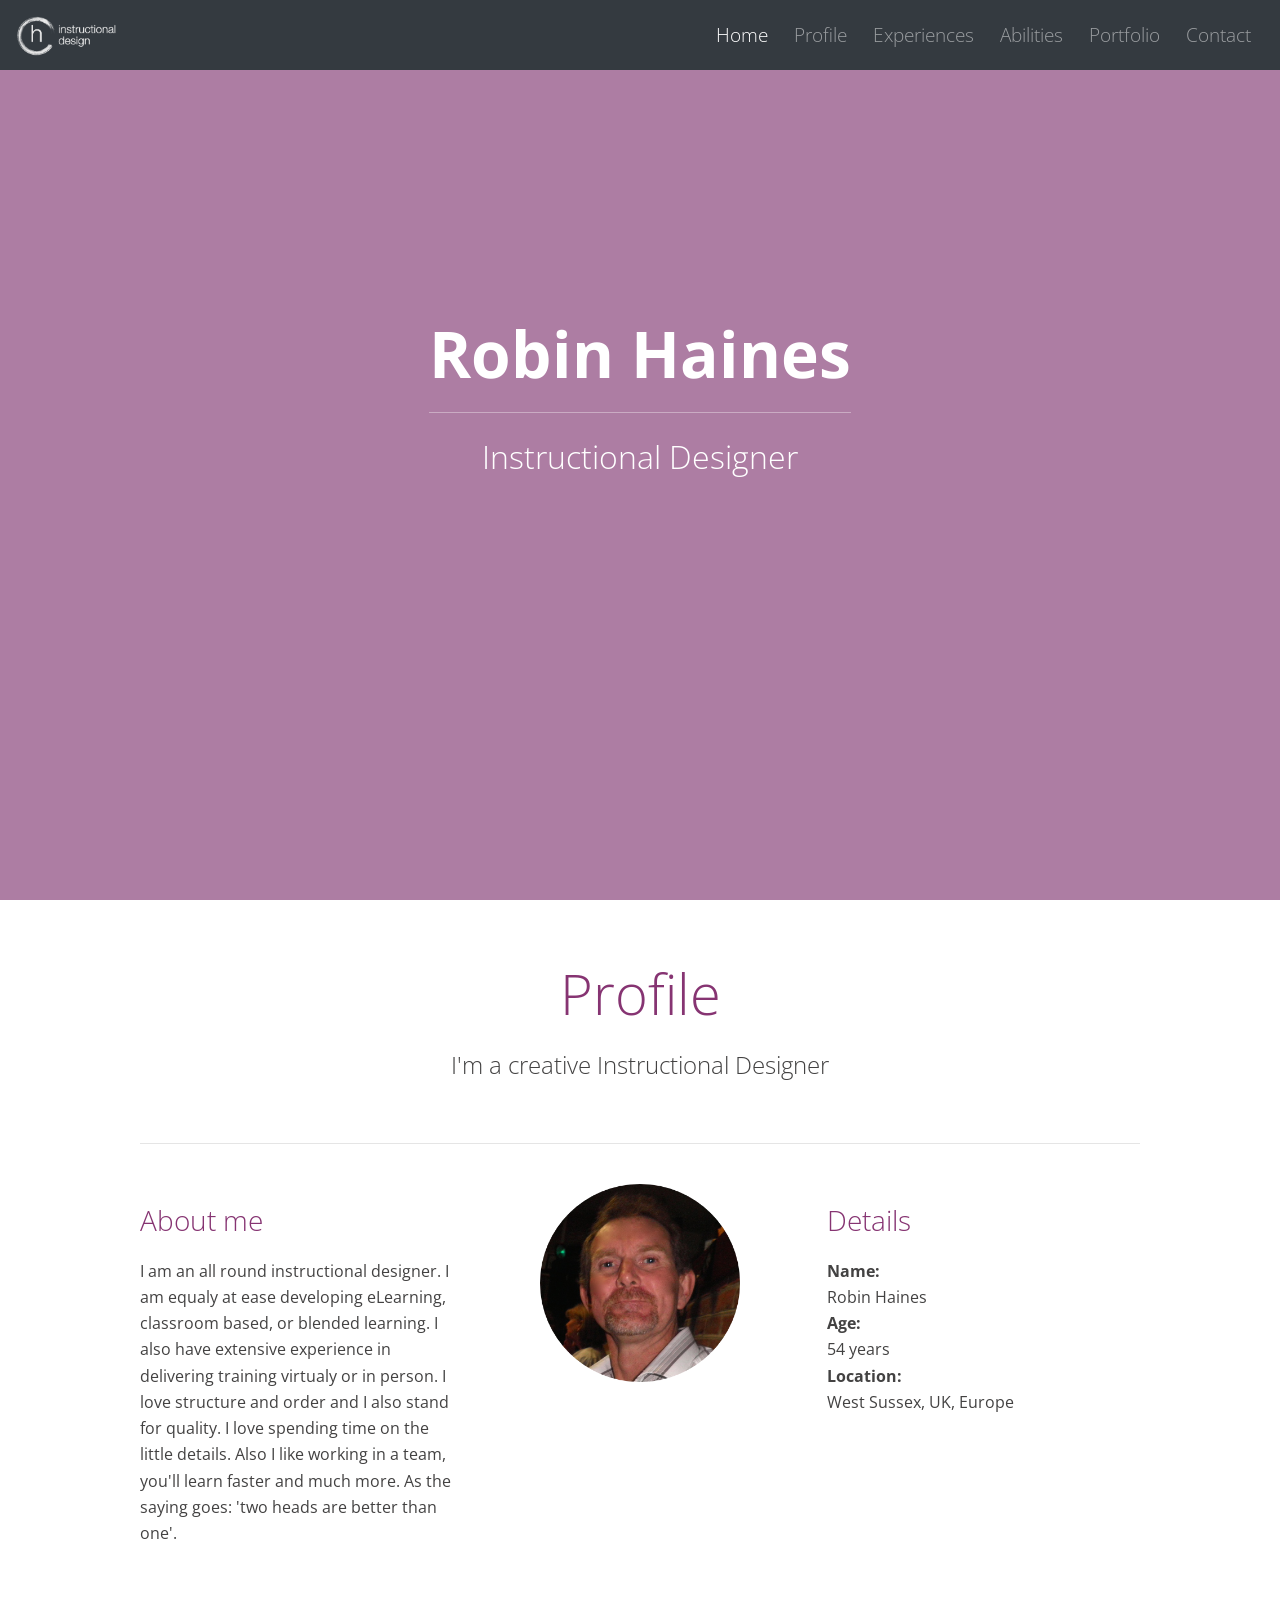
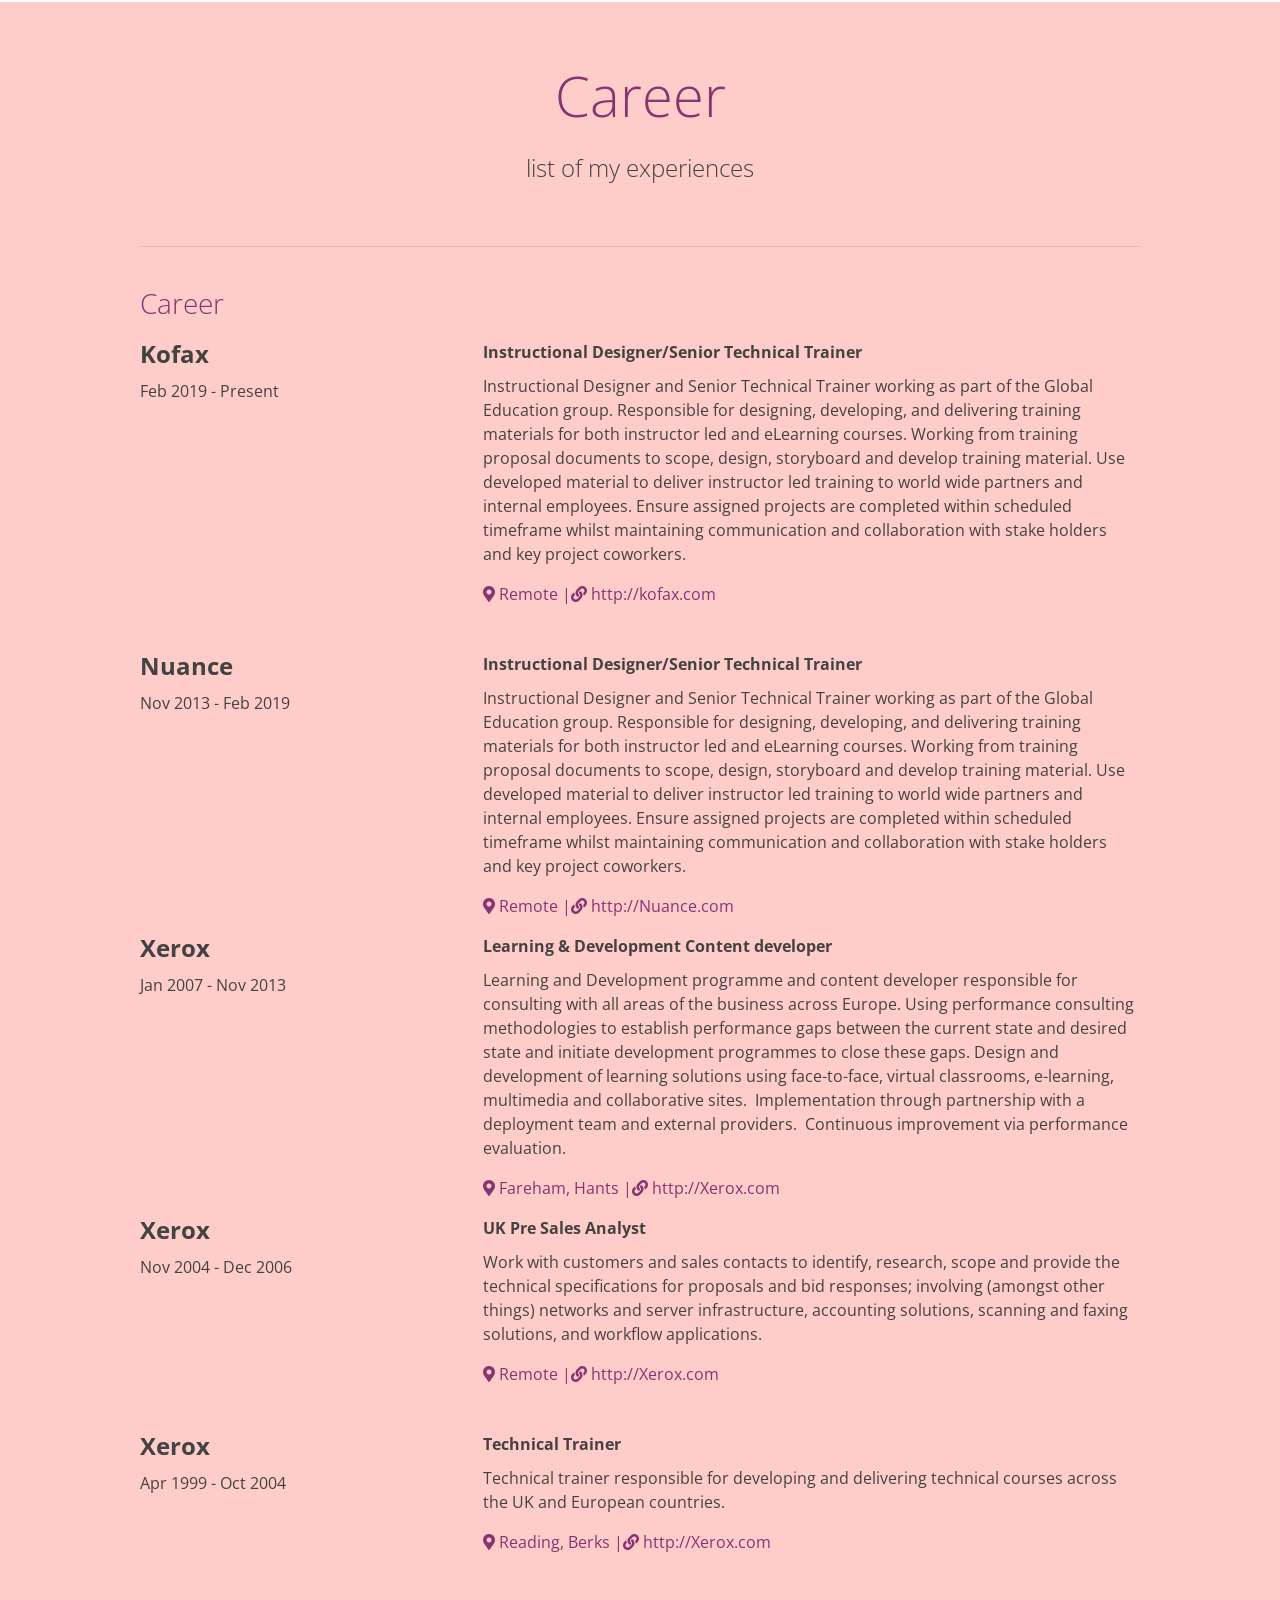
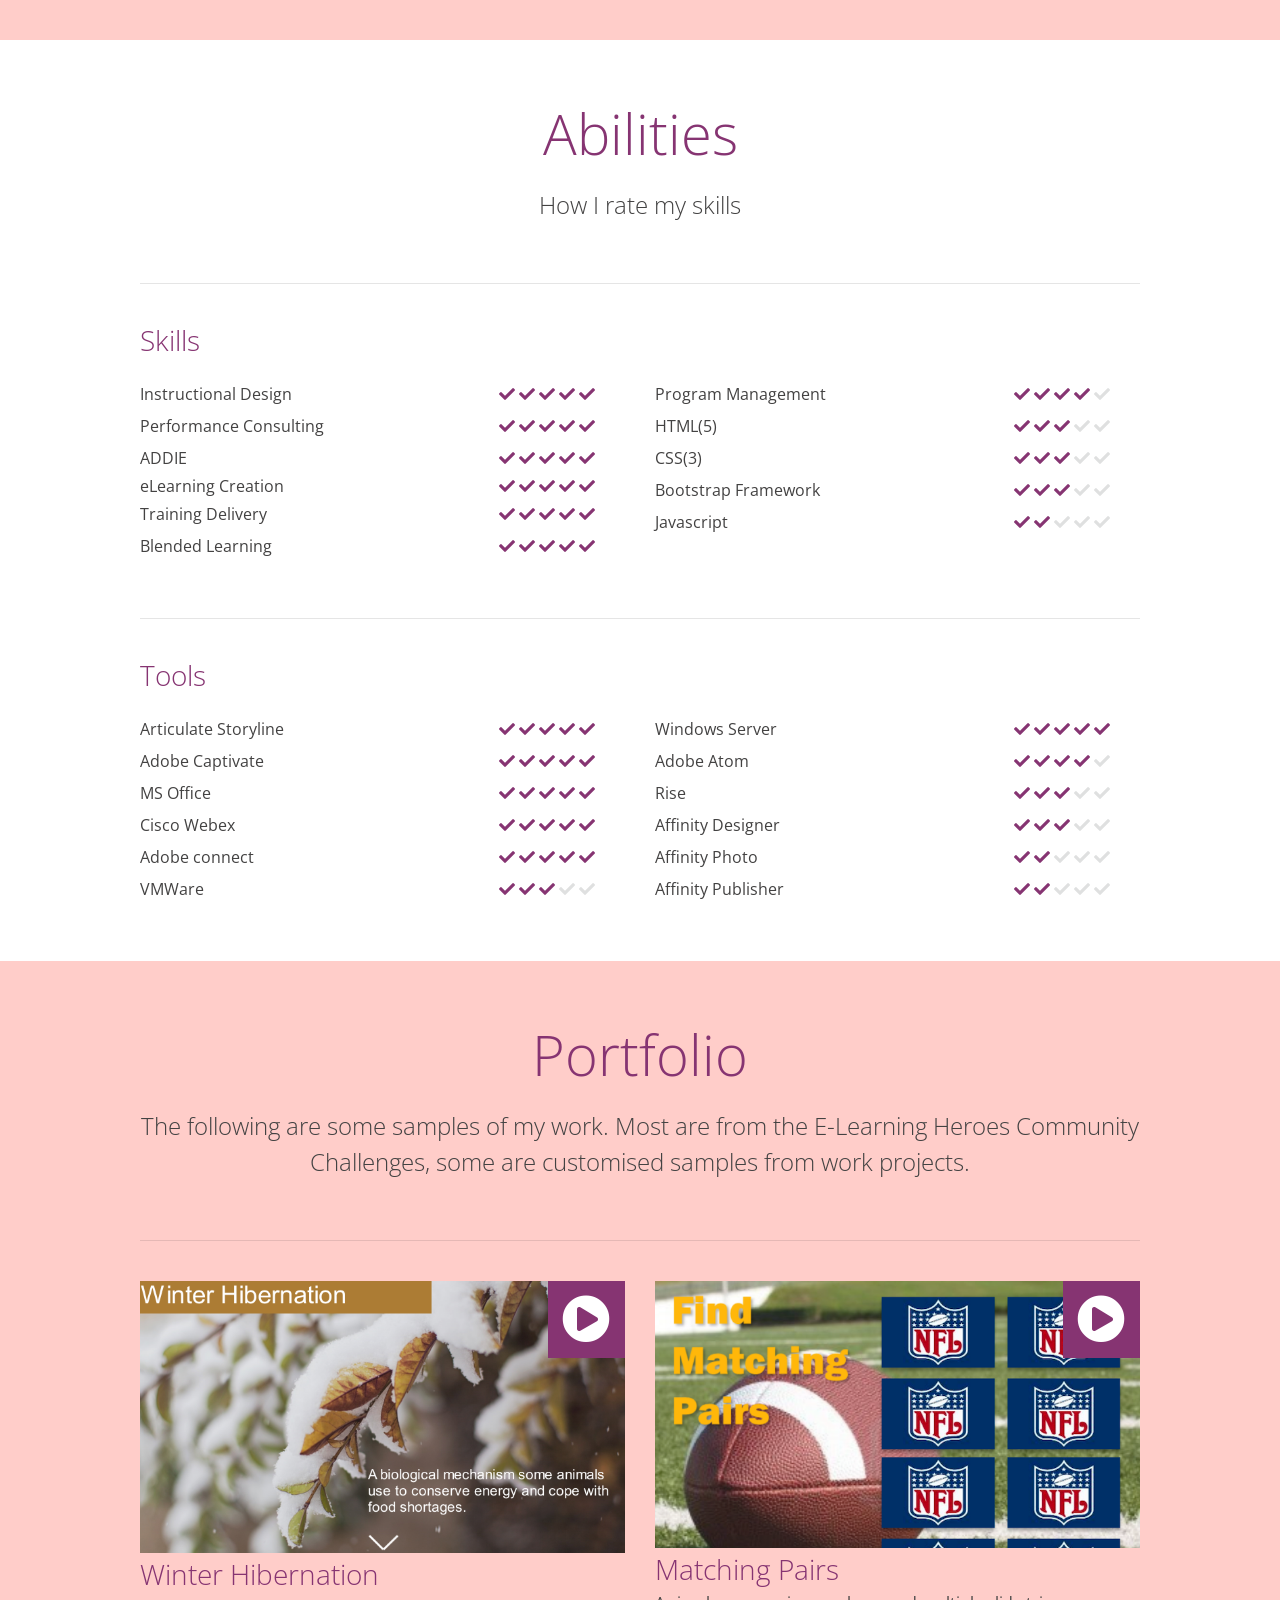
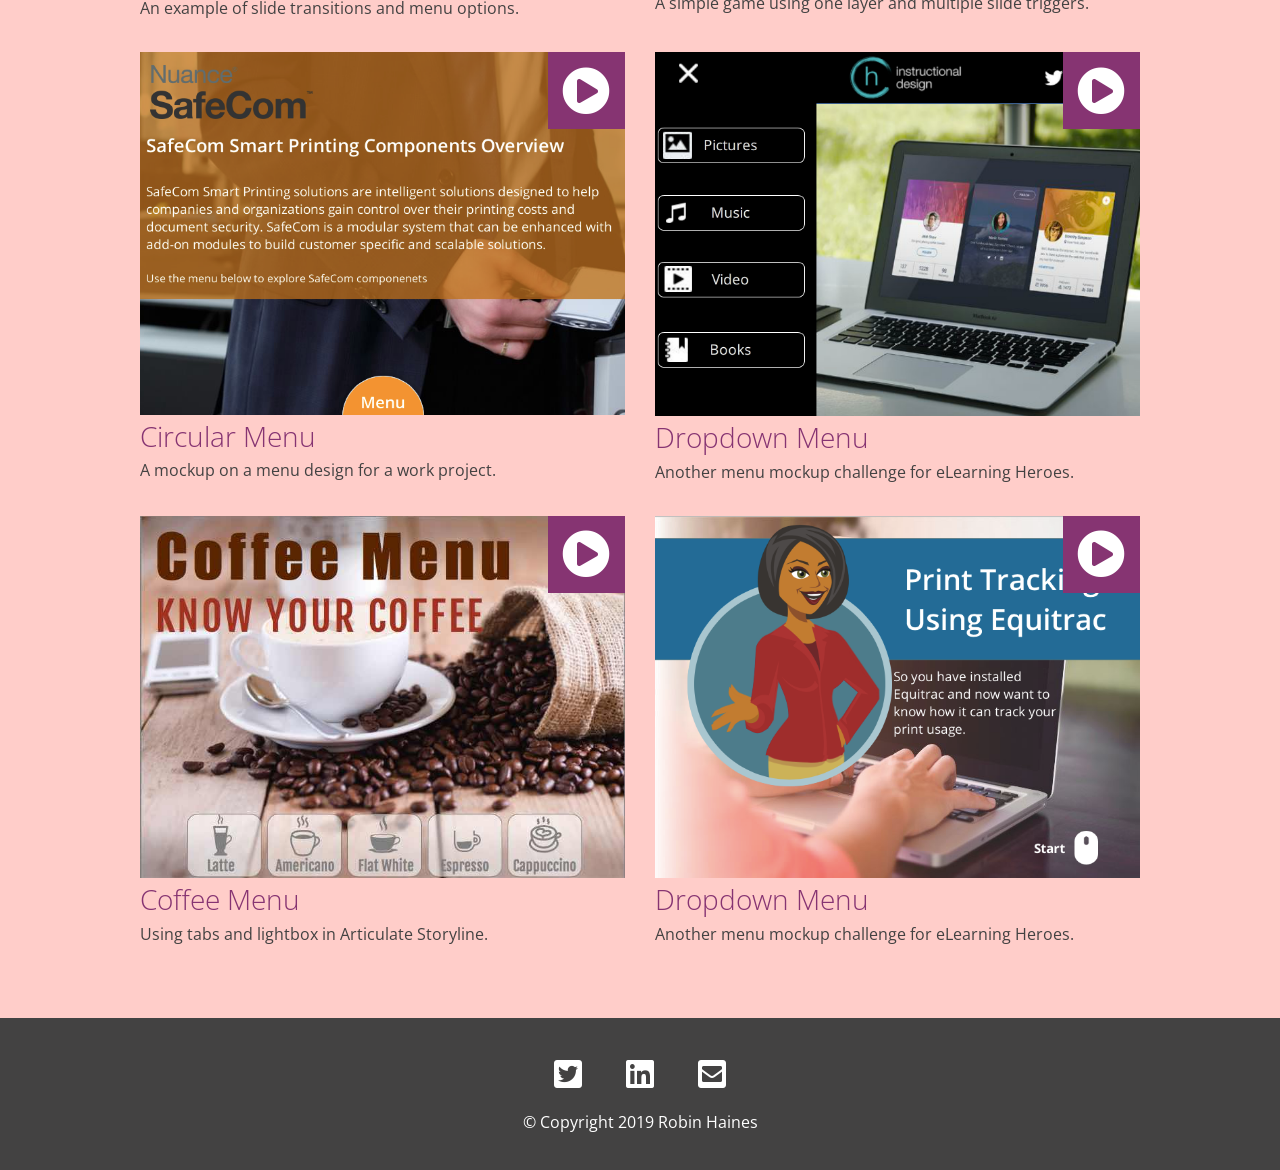
==== commit 231965f4: "New text" ====
--- a/index.html
+++ b/index.html
@@ -39,7 +39,7 @@
 
     <!-- Navigation -->
     <nav class="navbar navbar-expand-lg navbar-dark bg-dark fixed-top">
-      <img class="navbar-brand" src="https://hainesyrob.github.io/InteractiveCV/HID_White_Logo.png">
+      <img class="navbar-brand" src="HID_White_Logo.png">
       <button class="navbar-toggler" type="button" data-toggle="collapse" data-target="#navbarTogglerDemo02" aria-controls="navbarTogglerDemo02" aria-expanded="false" aria-label="Toggle navigation">
         <span class="navbar-toggler-icon"></span>
       </button>
@@ -101,8 +101,7 @@
 
   <!-- Experiences -->
   <section class="colored-section" id="experiences">
-
-    <h2>Experiences</h2>
+    <h2 class="experiences-title">Career</h2>
     <p class="lead">list of my experiences</p>
     <hr>
     <h3> Career</h3>
@@ -132,7 +131,7 @@
 
       </div>
     </div>
-    <div class="experiences">
+    <div class="Career">
       <div class="experience row">
         <div class="col-md-4">
           <h4>Nuance</h4>
--- a/Style.css
+++ b/Style.css
@@ -226,4 +226,7 @@
 	.Profile {
 		text-align: center;
 	}
-}
+	.experiences-title {
+		text-align: center;
+	}
+}
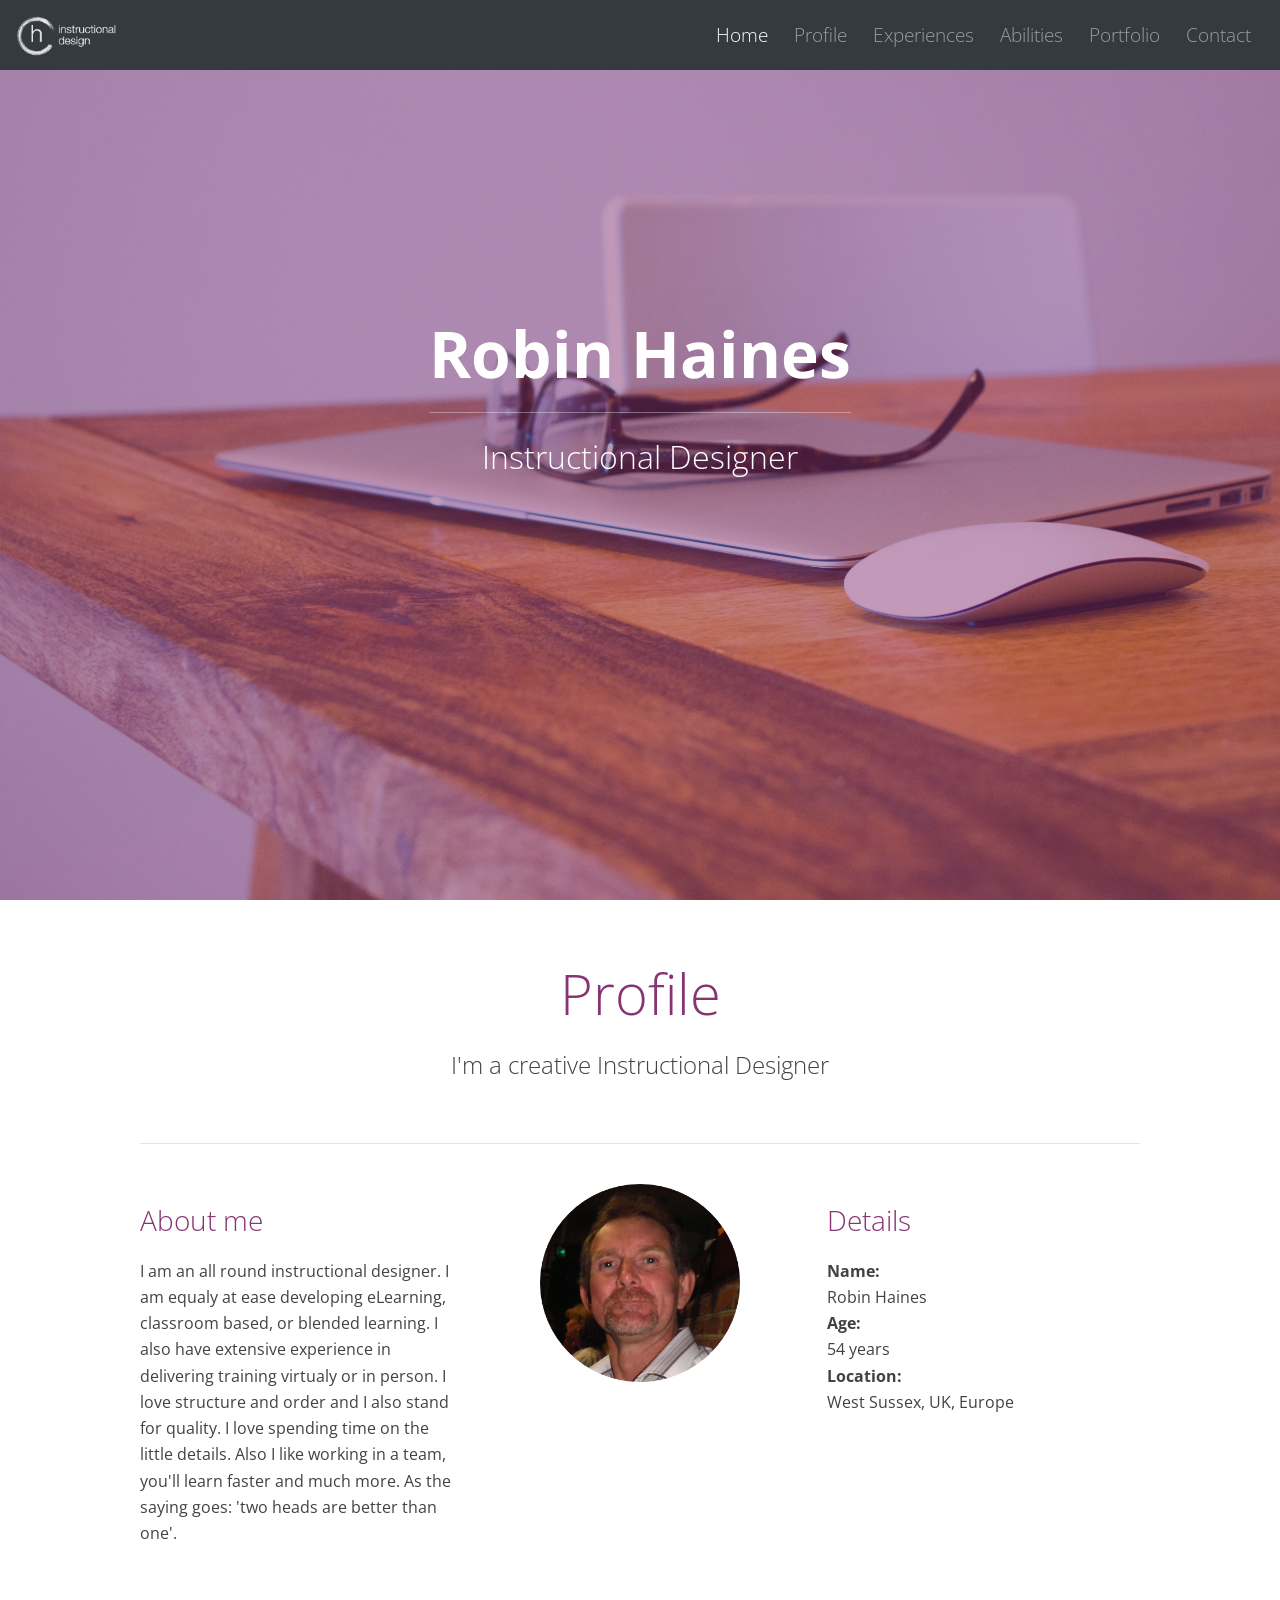
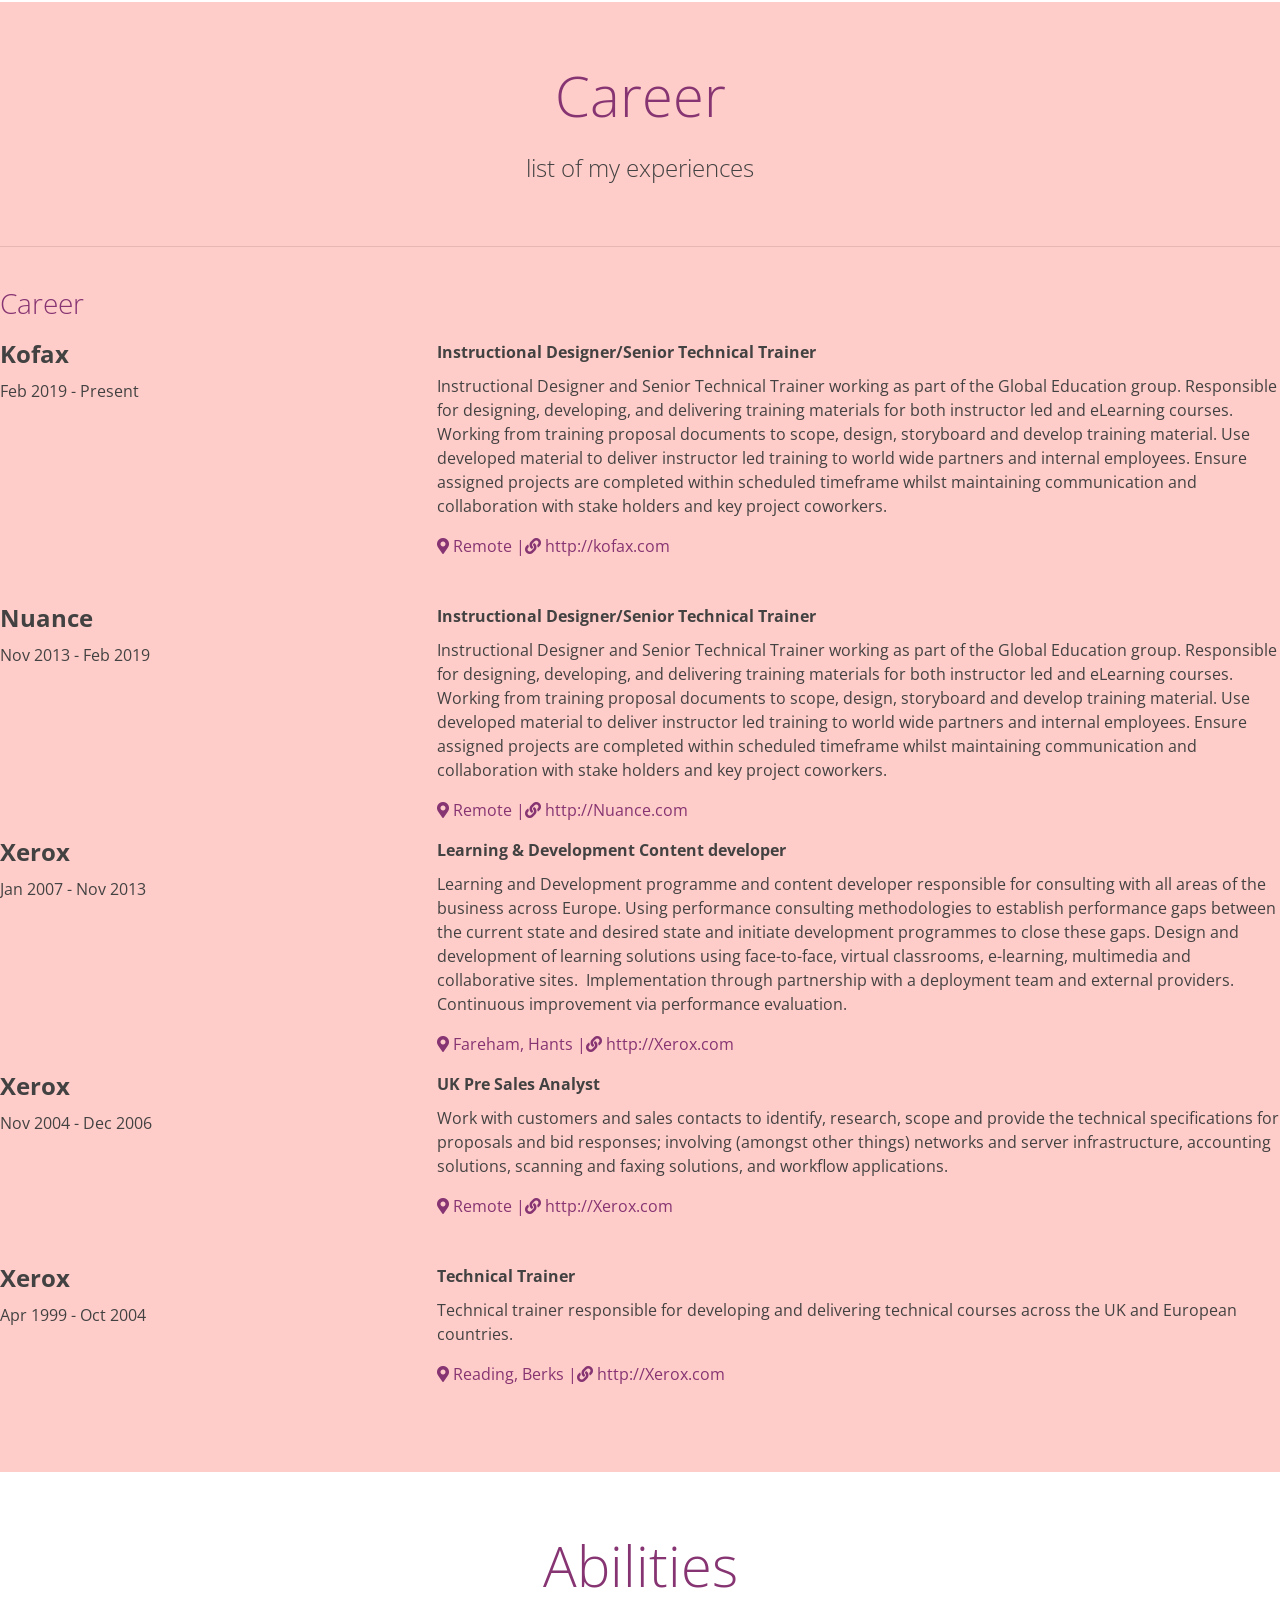
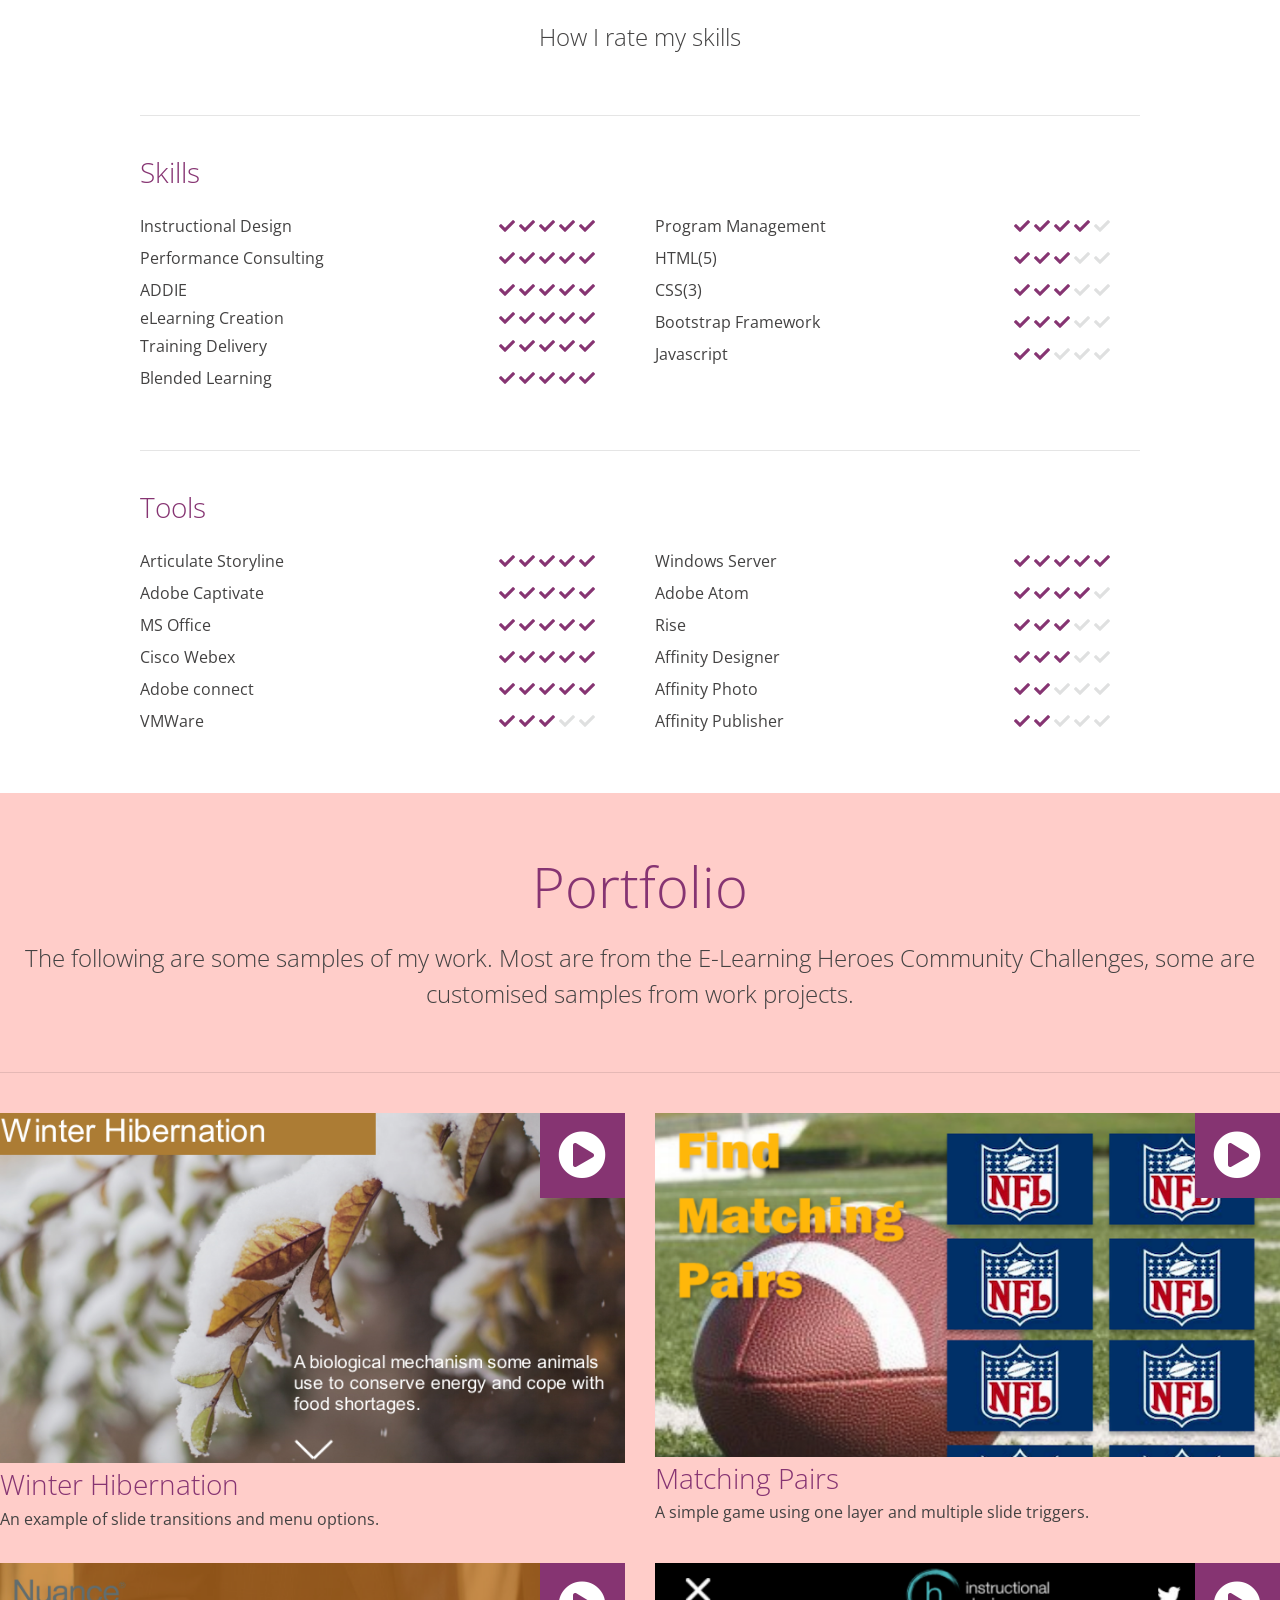
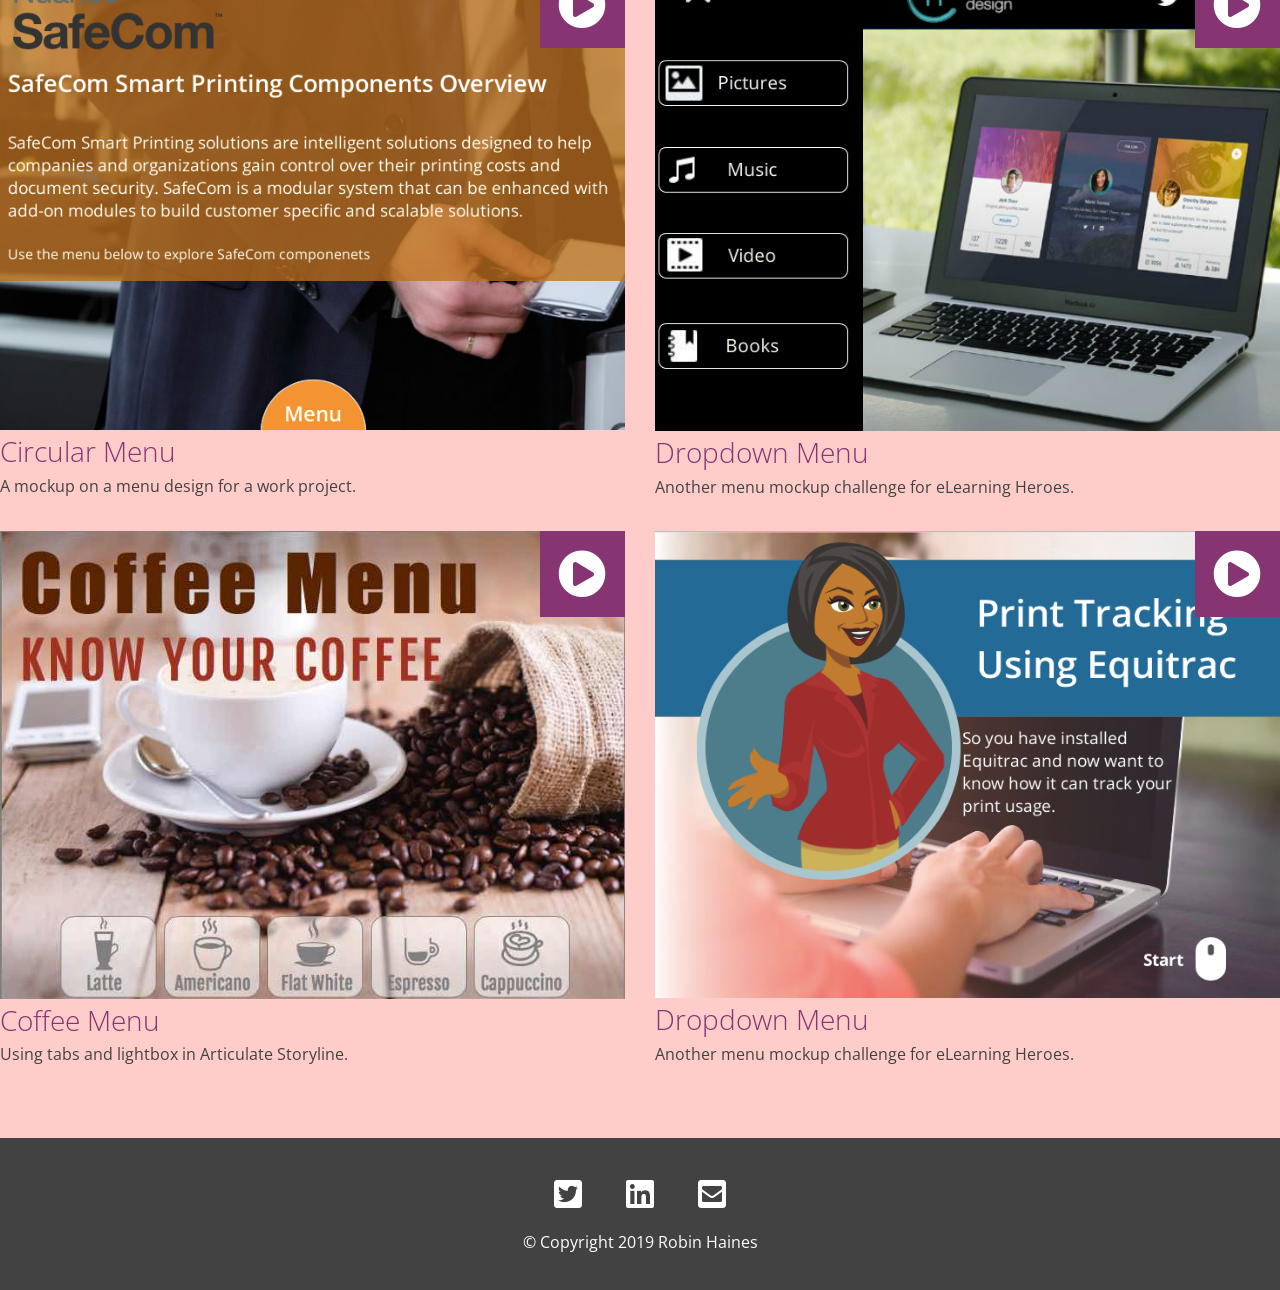
==== commit d68888fd: "update" ====
--- a/index.html
+++ b/index.html
@@ -71,7 +71,8 @@
   <!-- Profile  -->
 
 
-  <section class="white-section" id="profile">
+  <section class="white-section container-fluid" id="profile">
+
     <h2>Profile</h2>
     <p class="lead">I'm a creative Instructional Designer</p>
     <hr>
@@ -97,10 +98,12 @@
           West Sussex, UK, Europe </p>
       </div>
     </div>
+
   </section>
 
   <!-- Experiences -->
   <section class="colored-section" id="experiences">
+
     <h2 class="experiences-title">Career</h2>
     <p class="lead">list of my experiences</p>
     <hr>
@@ -234,6 +237,7 @@
 
         </div>
       </div>
+
   </section>
 
   <!-- Abilities Section -->
--- a/Style.css
+++ b/Style.css
@@ -48,7 +48,7 @@
 /* Jumbotron */
 
 .jumbotron {
-	background-image: url('https://hainesyrob.github.io/InteractiveCV/laptopandglasses.jpg');
+	background-image: url('laptopandglasses.jpg');
 	background-size: cover;
 	background-repeat: no-repeat;
   height: 100vh;
@@ -57,11 +57,11 @@
 }
 
 .jumbotron .container {
-z-index: 4;
-color: #fff;
-position:relative;
-top: 30%;
-text-align: center;
+	z-index: 4;
+	color: #fff;
+	position:relative;
+	top: 30%;
+	text-align: center;
 }
 
 .jumbotron .container h1 {
@@ -71,7 +71,7 @@
     display: inline-block;
 }
 
-.jumbotron .overlay {
+.overlay {
     background-color: #863472;
 		position: absolute;
 		top: 0px;
@@ -79,7 +79,7 @@
     left: 0px;
     right: 0px;
 		z-index: 0;
-		opacity: 60%;
+		opacity: 0.5;
 	}
 
 	.jumbotron .container p {
@@ -112,7 +112,8 @@
 
 .colored-section {
   background-color: #FFCDC9;
-  padding: 40px 140px;
+  padding-top: 40px;
+	padding-bottom: 40px;
 }
 
 .white-section{
@@ -226,7 +227,4 @@
 	.Profile {
 		text-align: center;
 	}
-	.experiences-title {
-		text-align: center;
-	}
-}
+}
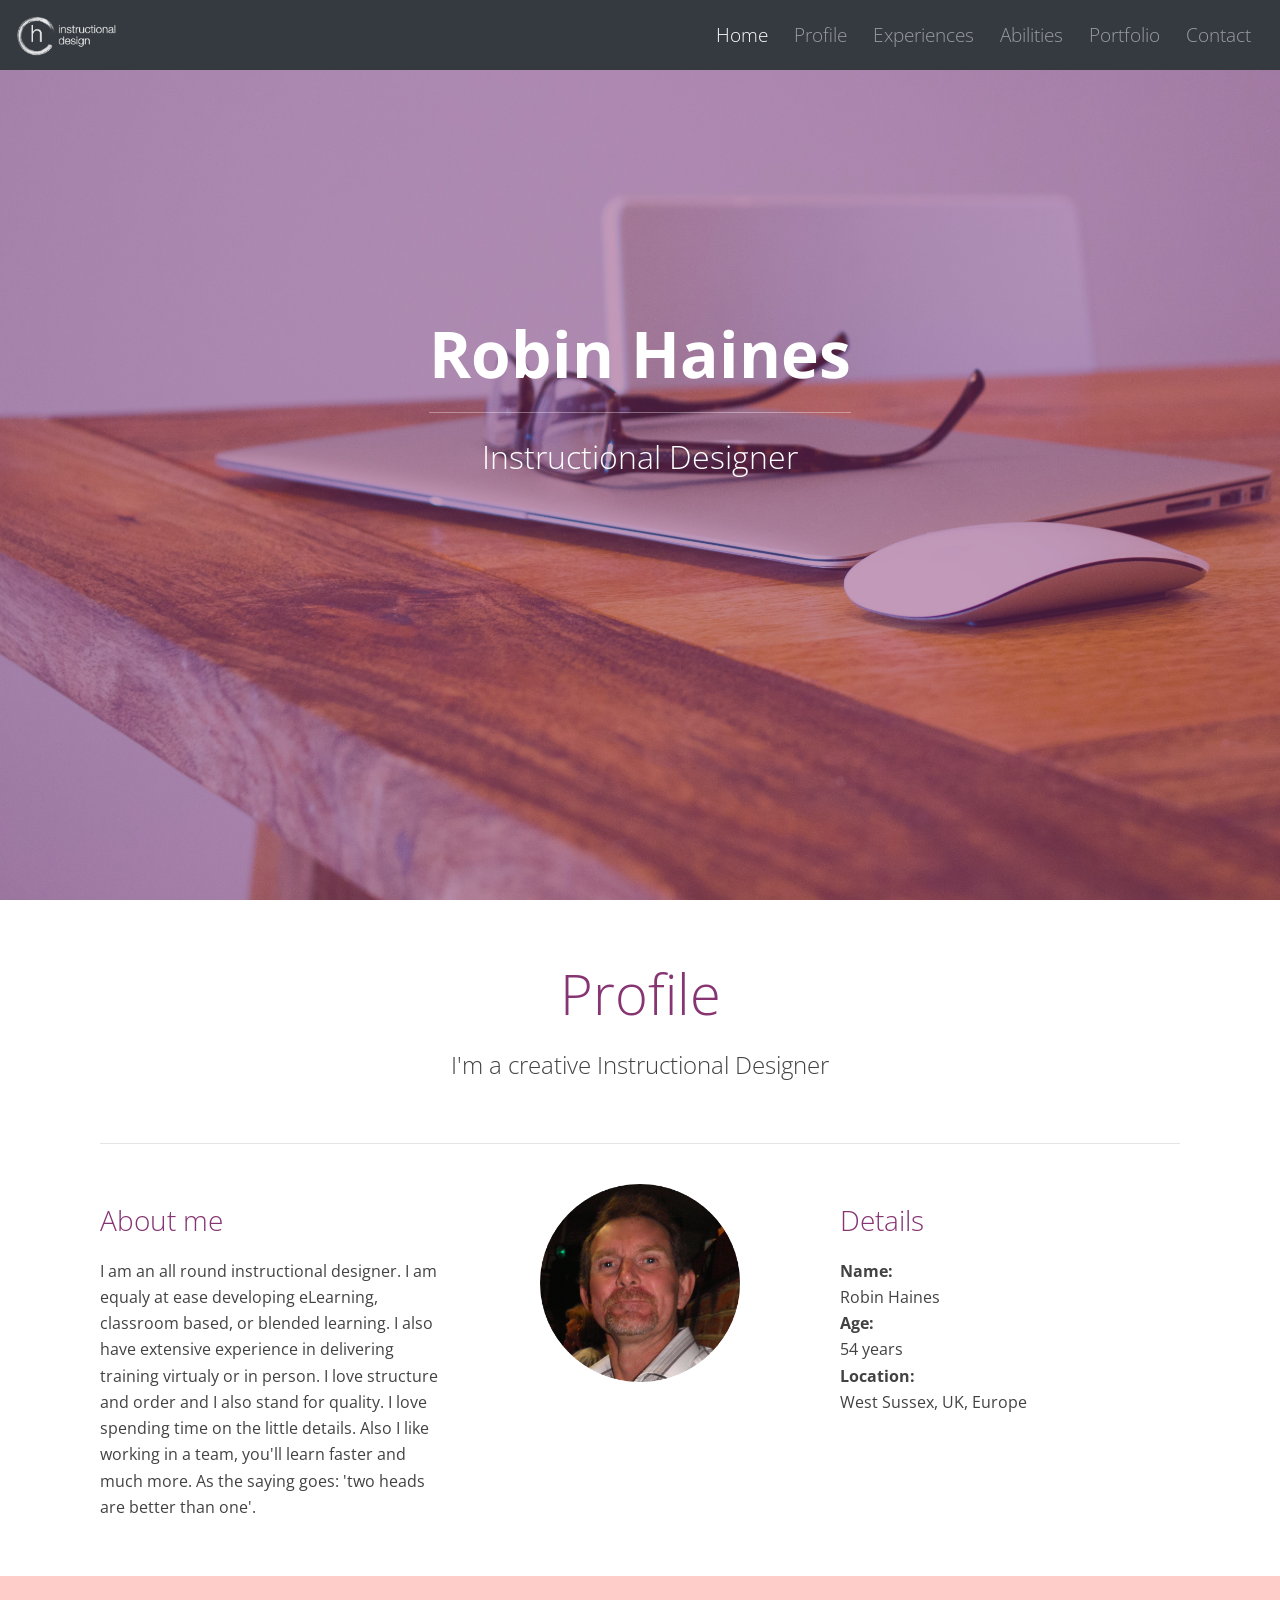
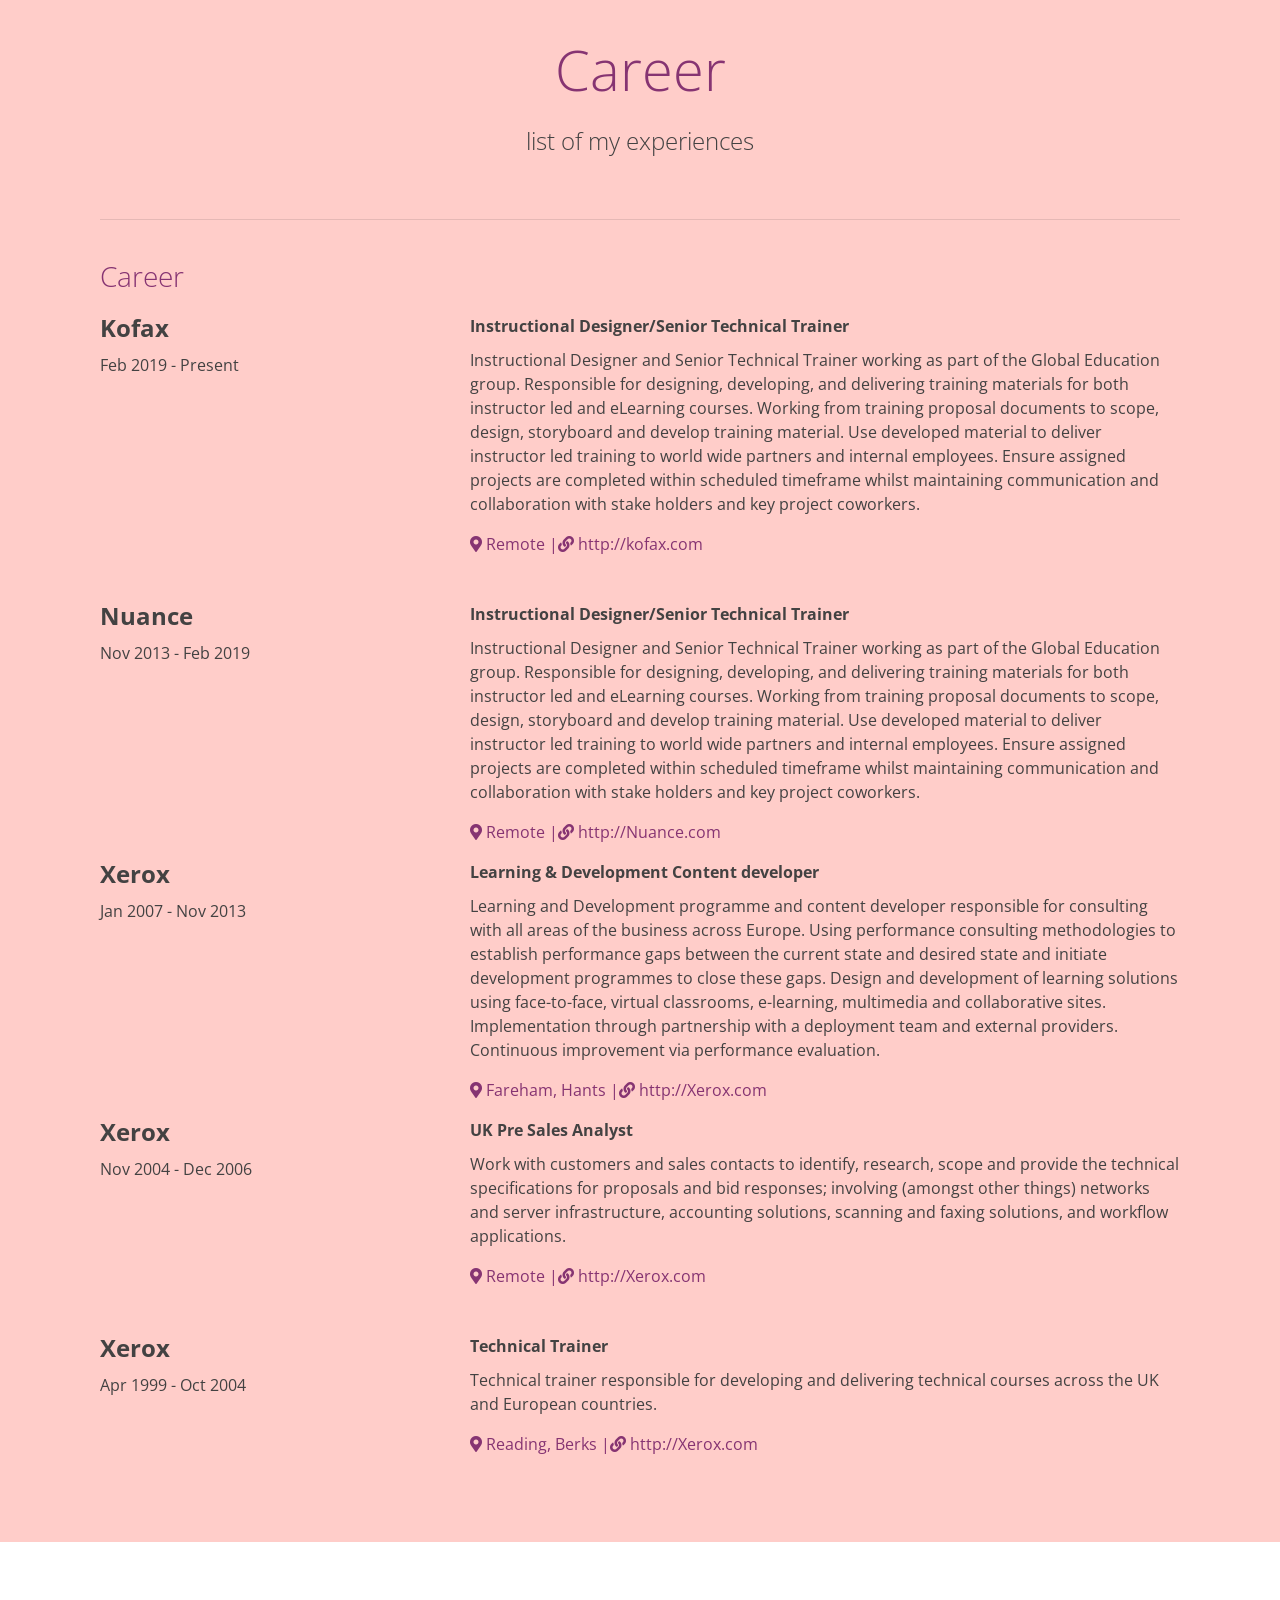
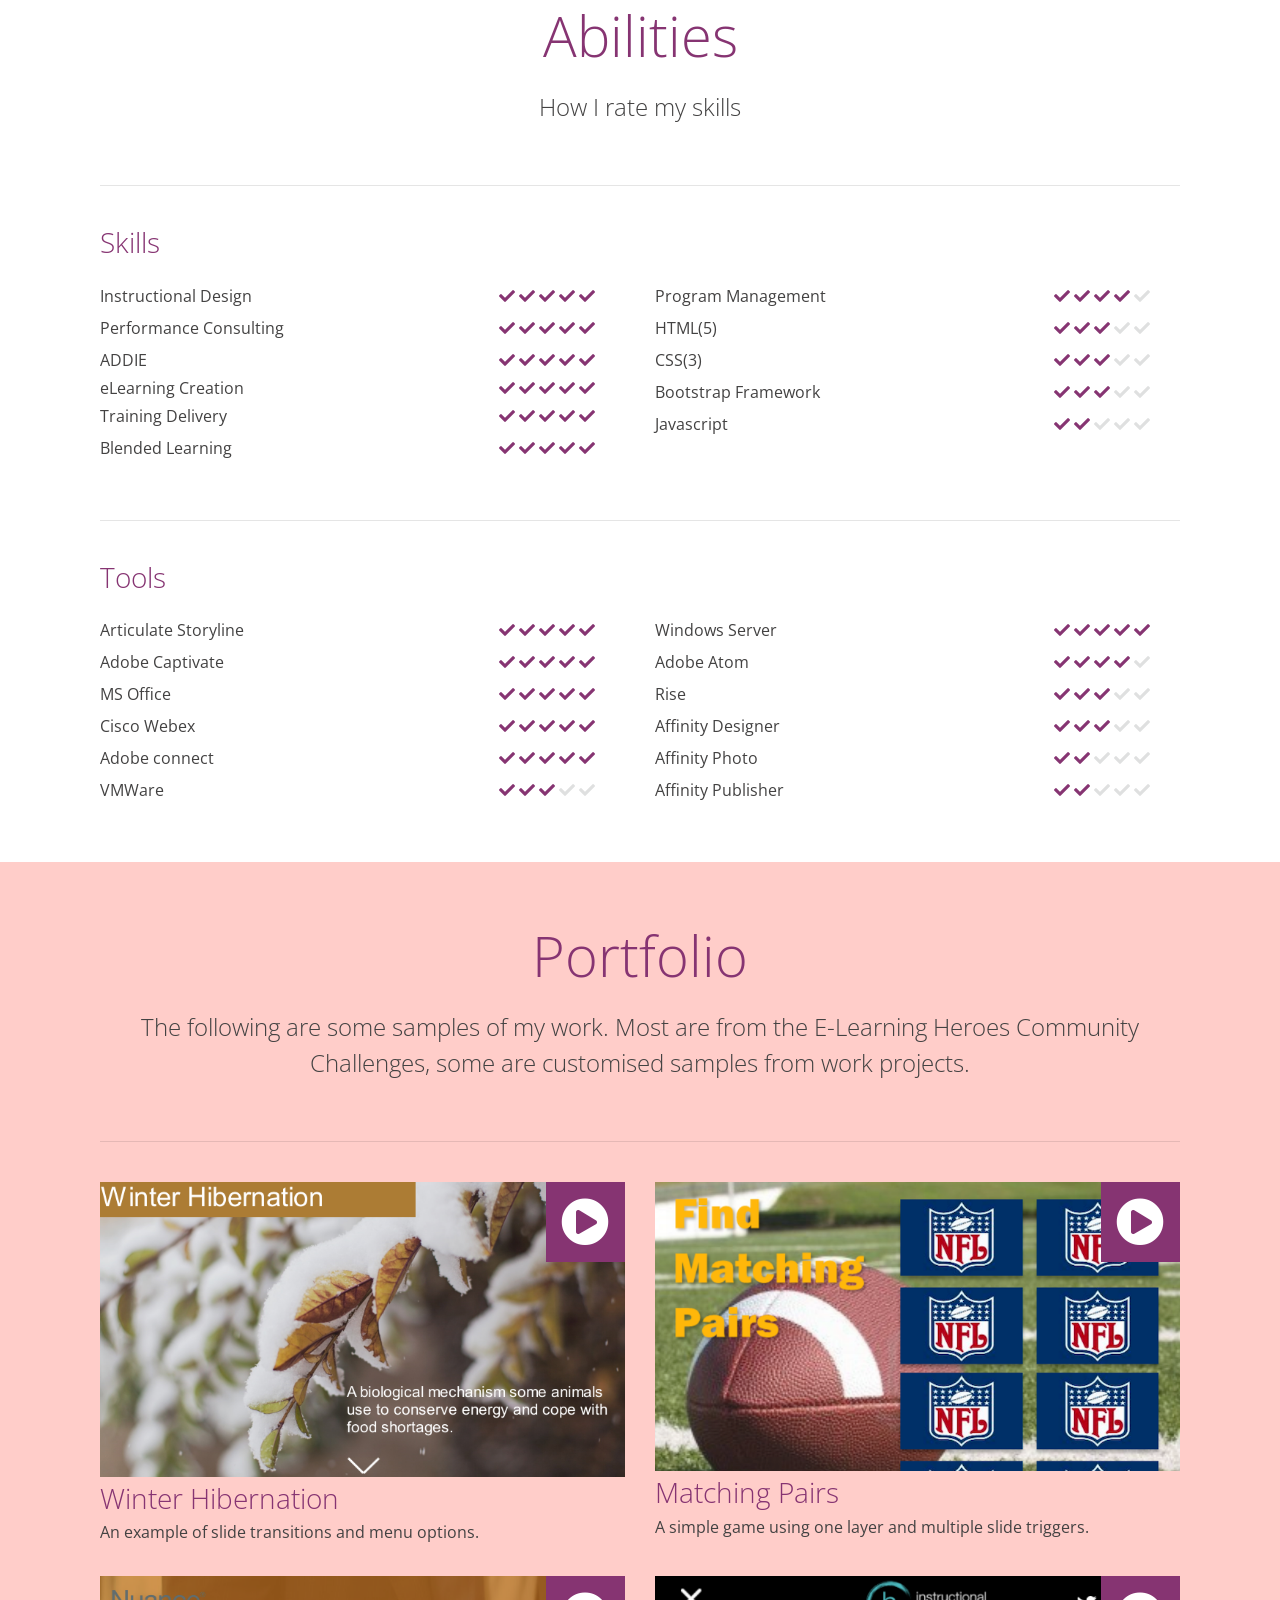
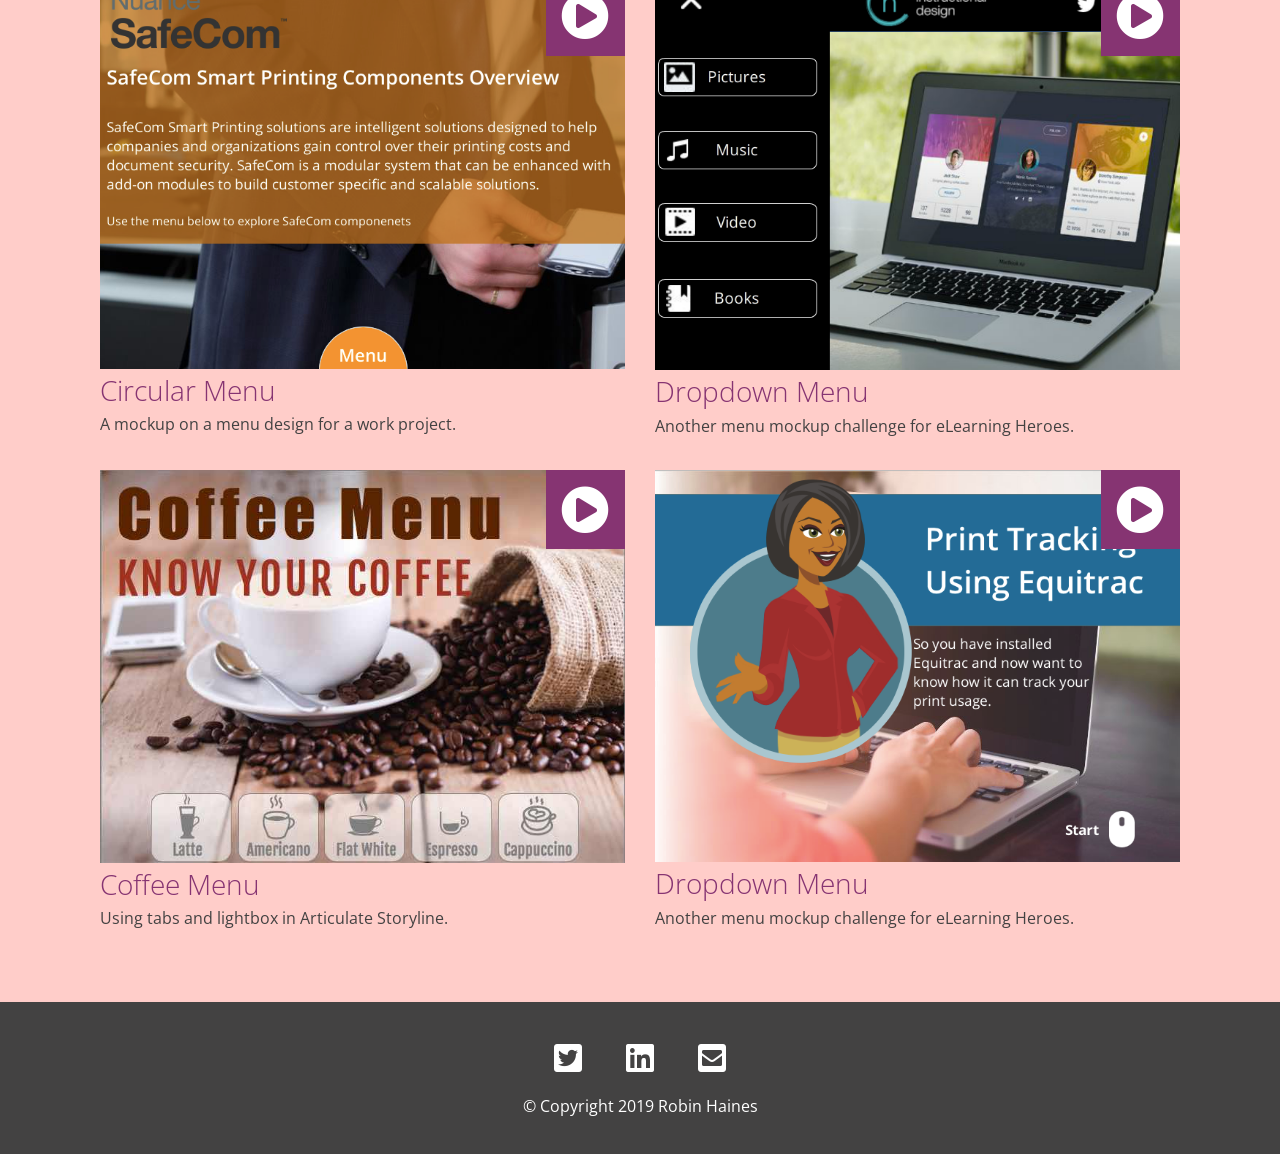
==== commit e76c4b31: "Update index.html" ====
--- a/index.html
+++ b/index.html
@@ -16,9 +16,6 @@
 
   <!-- Bootstrap and CSS Style Sheets -->
   <link rel="stylesheet" href="https://stackpath.bootstrapcdn.com/bootstrap/4.3.1/css/bootstrap.min.css" integrity="sha384-ggOyR0iXCbMQv3Xipma34MD+dH/1fQ784/j6cY/iJTQUOhcWr7x9JvoRxT2MZw1T" crossorigin="anonymous">
-  <script src="https://code.jquery.com/jquery-3.3.1.slim.min.js" integrity="sha384-q8i/X+965DzO0rT7abK41JStQIAqVgRVzpbzo5smXKp4YfRvH+8abtTE1Pi6jizo" crossorigin="anonymous"></script>
-  <script src="https://cdnjs.cloudflare.com/ajax/libs/popper.js/1.14.7/umd/popper.min.js" integrity="sha384-UO2eT0CpHqdSJQ6hJty5KVphtPhzWj9WO1clHTMGa3JDZwrnQq4sF86dIHNDz0W1" crossorigin="anonymous"></script>
-  <script src="https://stackpath.bootstrapcdn.com/bootstrap/4.3.1/js/bootstrap.min.js" integrity="sha384-JjSmVgyd0p3pXB1rRibZUAYoIIy6OrQ6VrjIEaFf/nJGzIxFDsf4x0xIM+B07jRM" crossorigin="anonymous"></script>
 
   <link rel="stylesheet" href="Style.css">
 
@@ -641,4 +638,9 @@
     </div>
   </footer>
 
+  <script src="https://code.jquery.com/jquery-3.3.1.slim.min.js" integrity="sha384-q8i/X+965DzO0rT7abK41JStQIAqVgRVzpbzo5smXKp4YfRvH+8abtTE1Pi6jizo" crossorigin="anonymous"></script>
+  <script src="https://cdnjs.cloudflare.com/ajax/libs/popper.js/1.14.7/umd/popper.min.js" integrity="sha384-UO2eT0CpHqdSJQ6hJty5KVphtPhzWj9WO1clHTMGa3JDZwrnQq4sF86dIHNDz0W1" crossorigin="anonymous"></script>
+  <script src="https://stackpath.bootstrapcdn.com/bootstrap/4.3.1/js/bootstrap.min.js" integrity="sha384-JjSmVgyd0p3pXB1rRibZUAYoIIy6OrQ6VrjIEaFf/nJGzIxFDsf4x0xIM+B07jRM" crossorigin="anonymous"></script>
+
+
 </body>
--- a/Style.css
+++ b/Style.css
@@ -112,13 +112,12 @@
 
 .colored-section {
   background-color: #FFCDC9;
-  padding-top: 40px;
-	padding-bottom: 40px;
+  padding: 40px 100px;
 }
 
 .white-section{
   background-color: #ffff;
-  padding: 40px 140px;
+	padding: 40px 100px;
 }
 
 .dark-section {
@@ -223,8 +222,20 @@
 }
 
 
-@media (max-width: 769px) {
+@media (max-width: 767px) {
 	.Profile {
 		text-align: center;
 	}
-}
+	.colored-section {
+	  padding: 40px 20px;
+	}
+
+	.white-section{
+		padding: 40px 20px;
+	}
+	.dark-section {
+		padding: 20px 20px;
+	}
+
+
+}
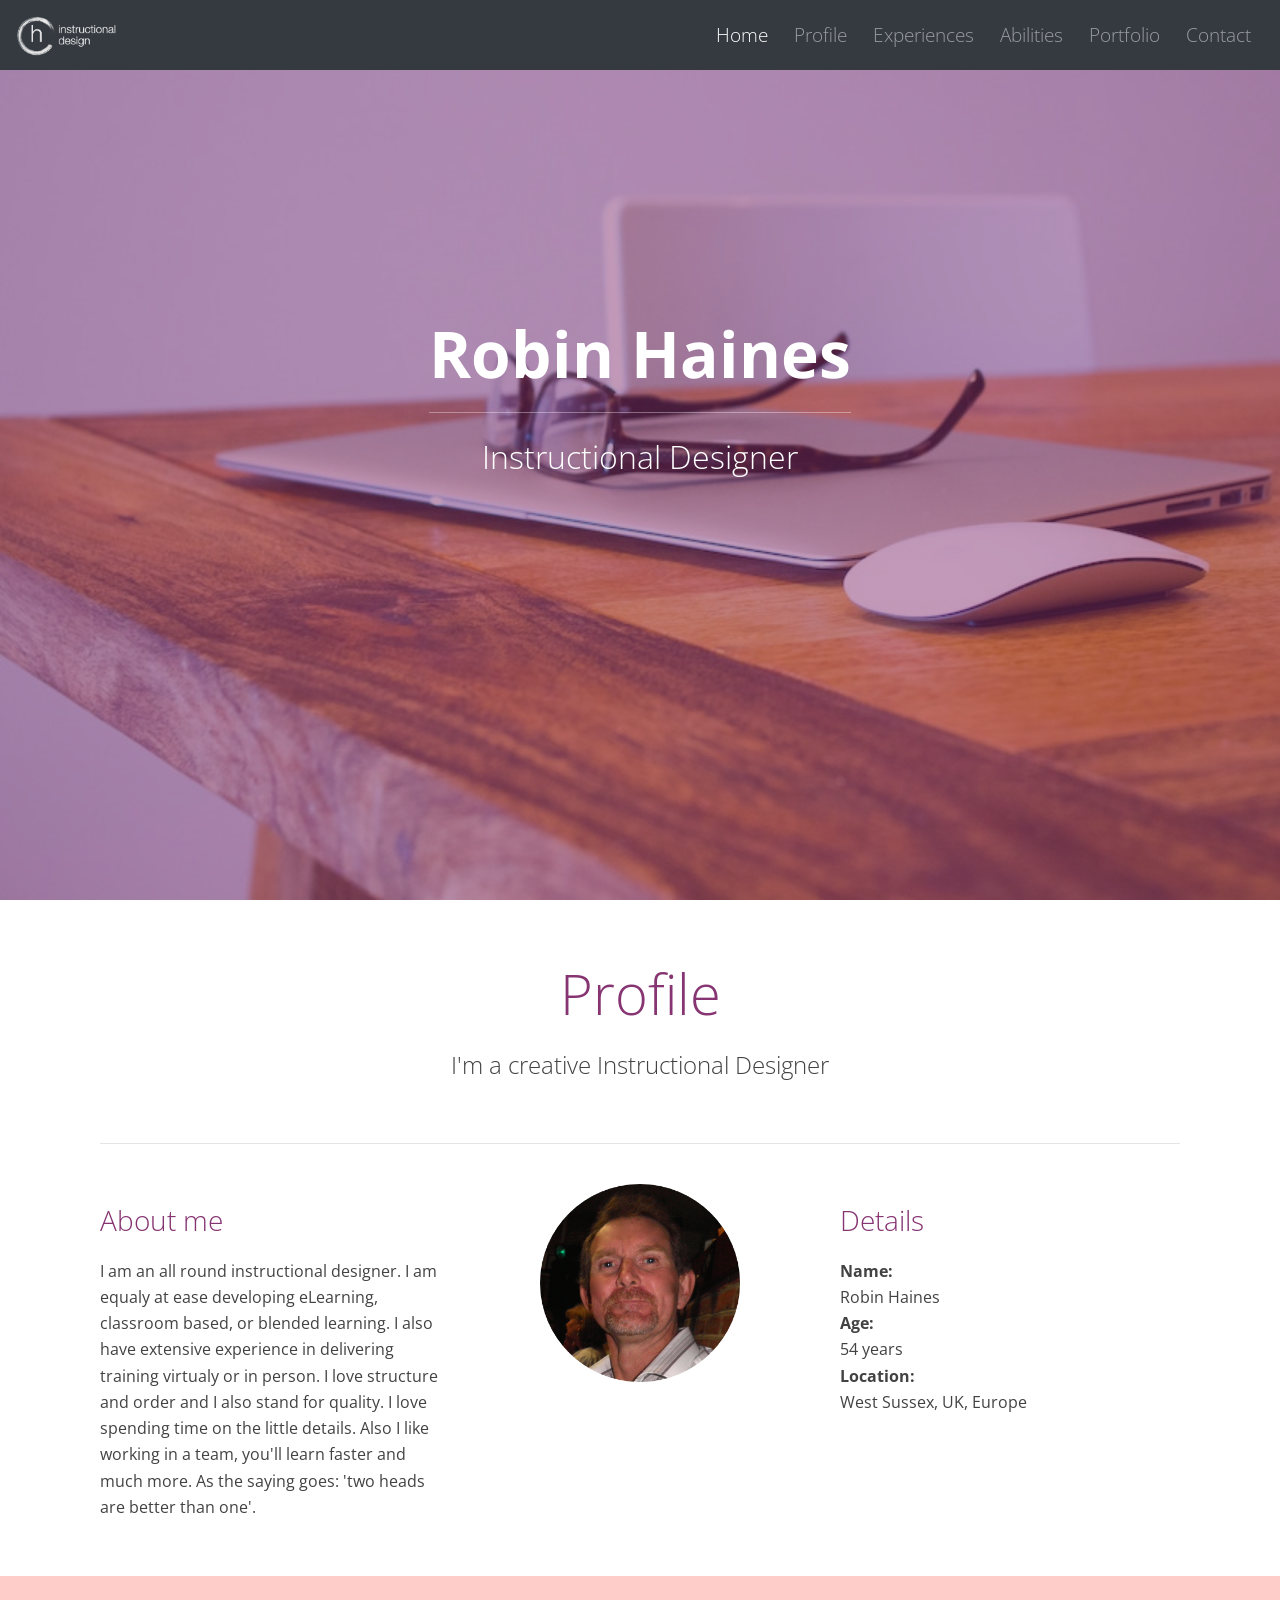
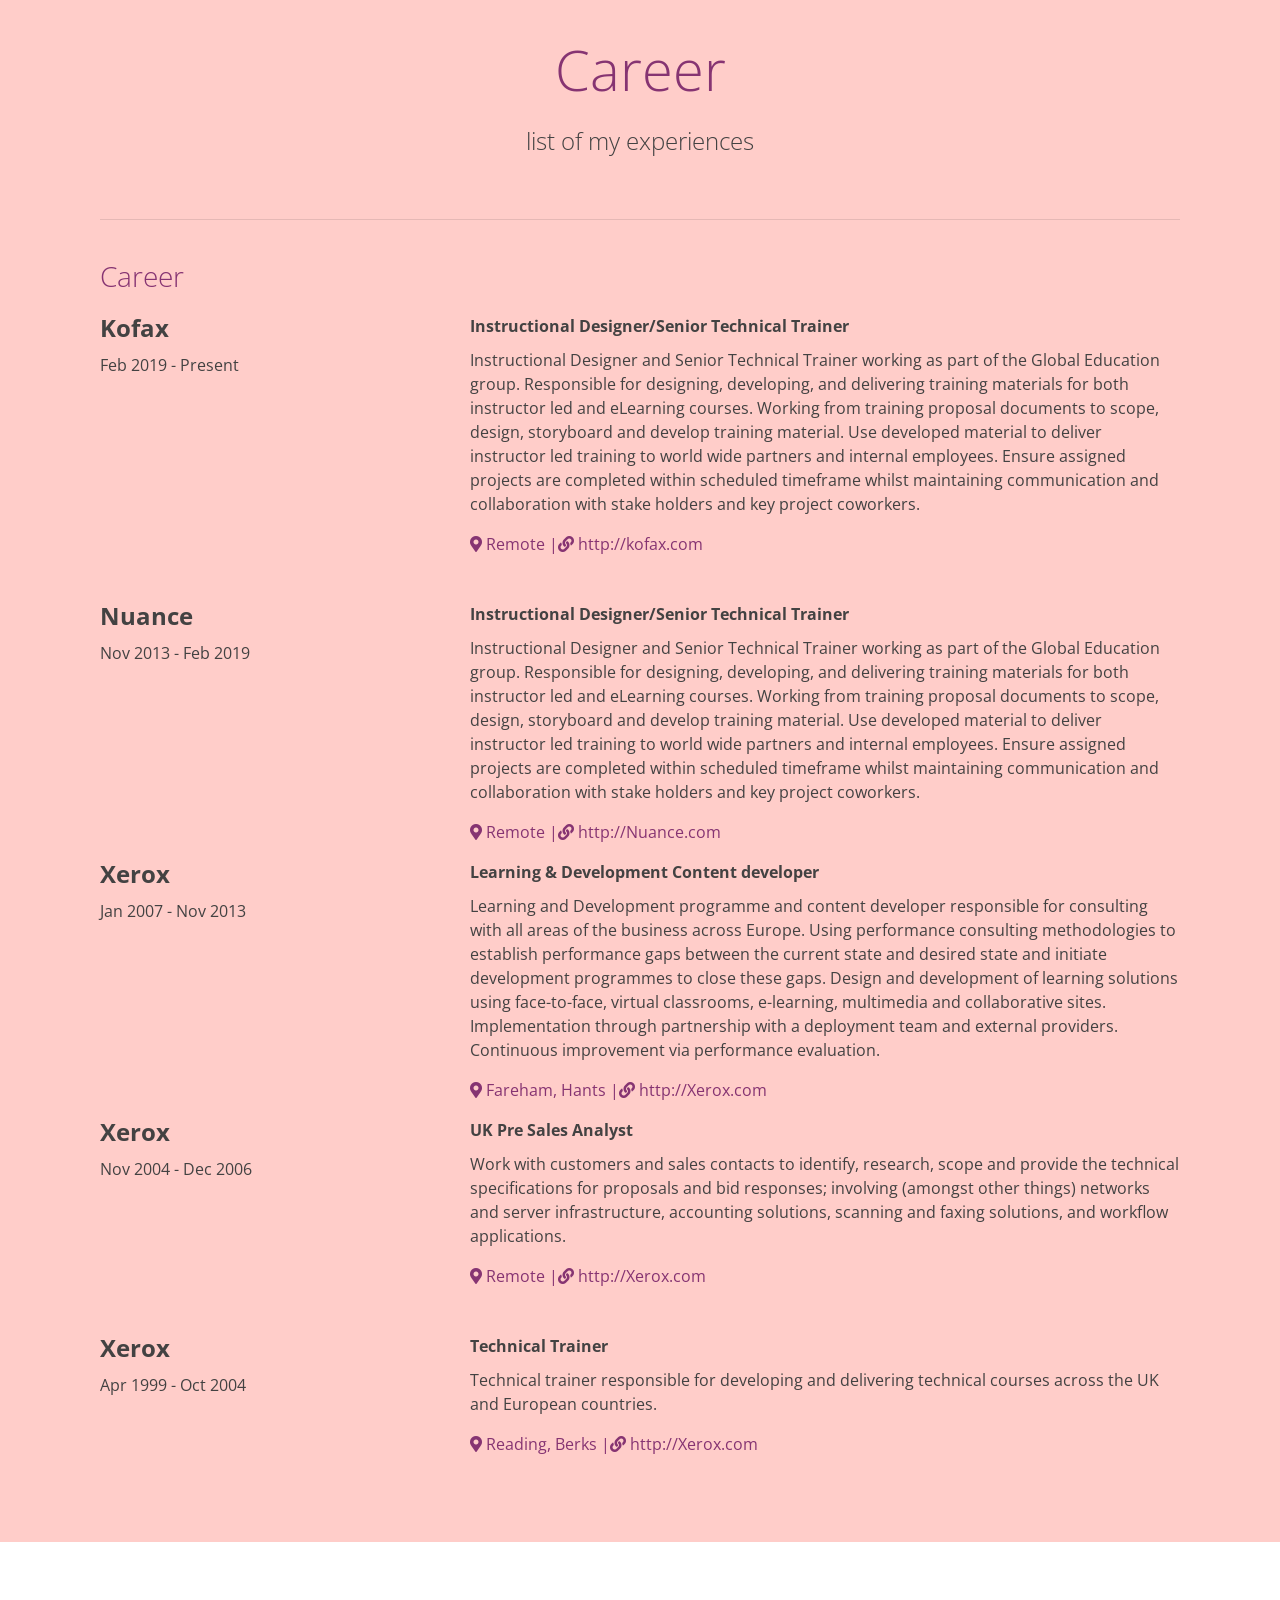
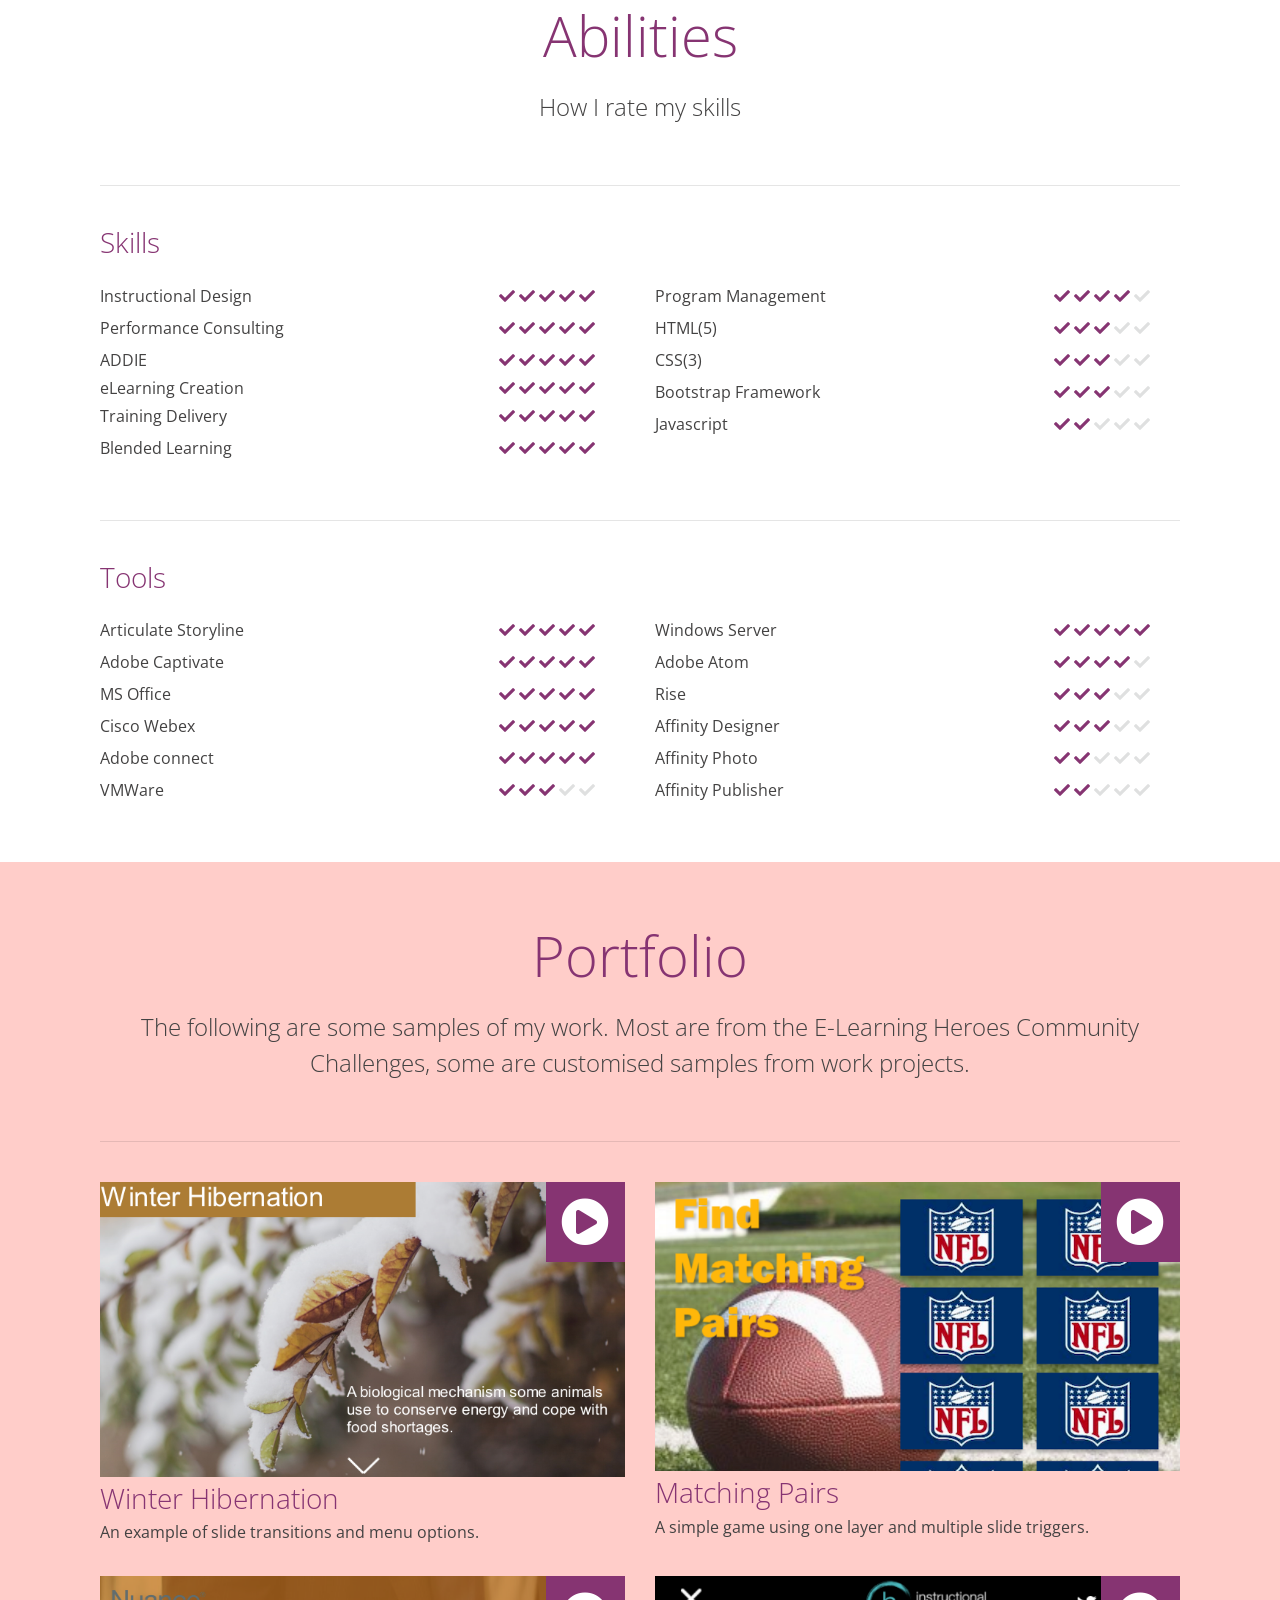
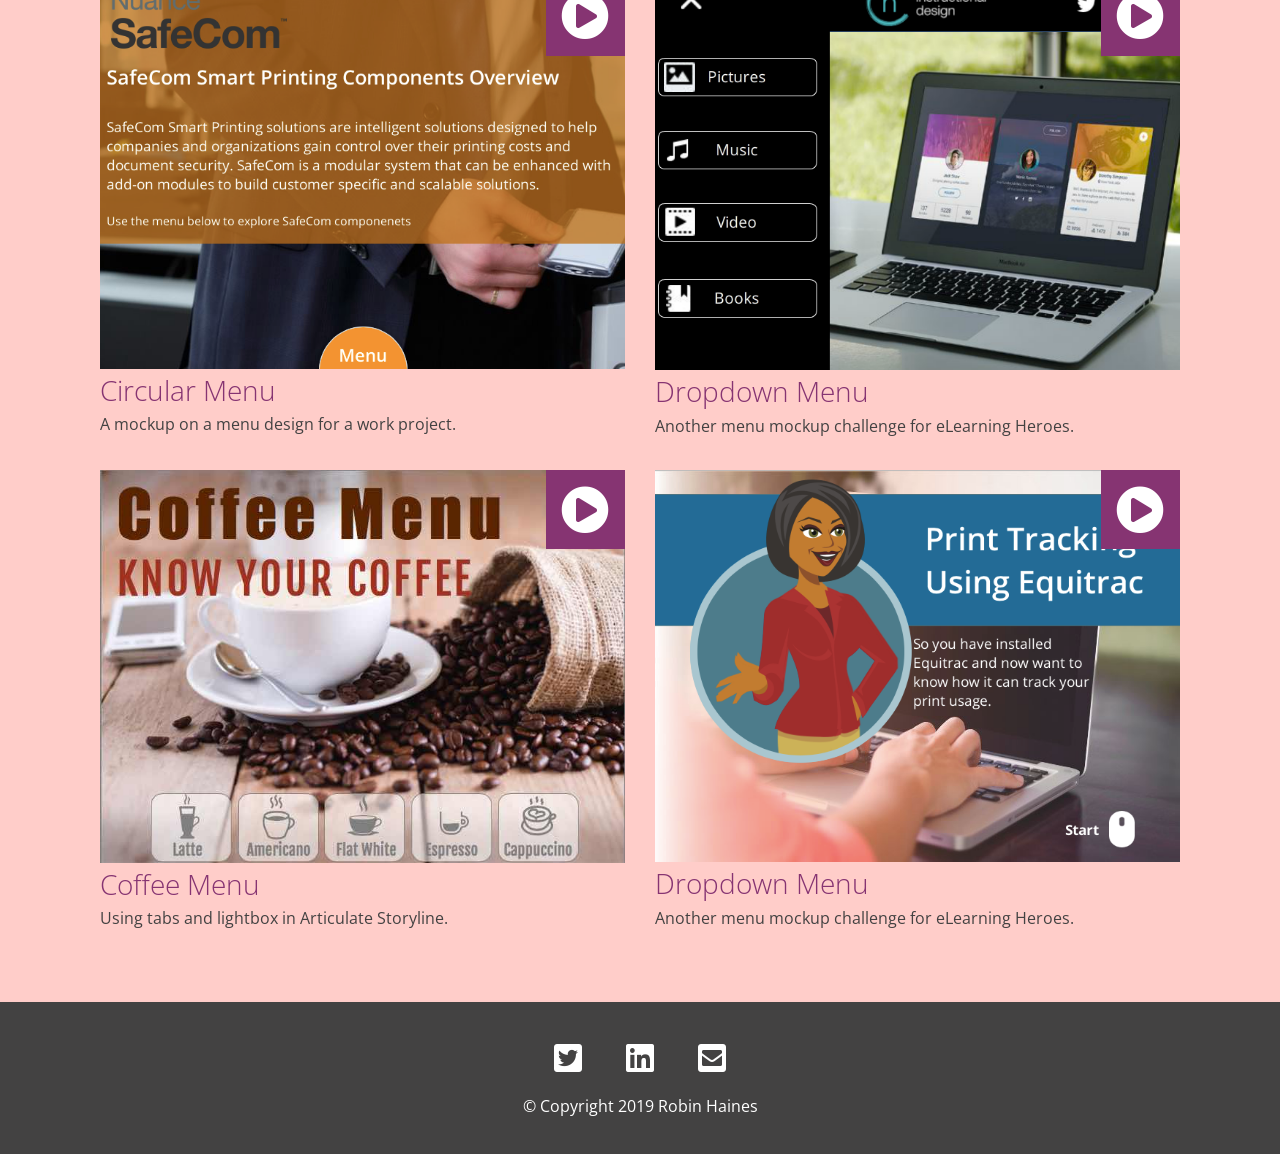
==== commit 20d7e7cf: "Update index.html" ====
--- a/index.html
+++ b/index.html
@@ -543,7 +543,7 @@
             <p>
               An example of slide transitions and menu options.
             </p>
-            <a href="https://storage.googleapis.com/robin-haines-design/Portfolio/Winter%20Hibernation1%20-%20Storyline%20output/story_html5.html" target="_blank">
+            <a href="https://hainesyrob.github.io/Winter/" target="_blank">
               <span class="glyphicon portfolio-icon"><i class="fas fa-play-circle fa-3x"></i></span>
             </a>
           </figcaption>
@@ -557,7 +557,7 @@
             <p>
               A simple game using one layer and multiple slide triggers.
             </p>
-            <a href="https://storage.googleapis.com/robin-haines-design/Portfolio/Fotball%20Memory%20Game%20-%20Storyline%20output/story_html5.html" target="_blank" </a> <span class="glyphicon portfolio-icon"><i class="fas fa-play-circle fa-3x"></i></span>
+            <a href="https://hainesyrob.github.io/Matching/" target="_blank" </a> <span class="glyphicon portfolio-icon"><i class="fas fa-play-circle fa-3x"></i></span>
             </a>
           </figcaption>
         </Figure>
@@ -573,7 +573,7 @@
             <p>
               A mockup on a menu design for a work project.
             </p>
-            <a href="https://storage.googleapis.com/robin-haines-design/Portfolio/SafeCom%20Components%20-%20Storyline%20output/story_html5.html" target="_blank">
+            <a href="https://hainesyrob.github.io/Circular_Menu/" target="_blank">
               <span class="glyphicon portfolio-icon"><i class="fas fa-play-circle fa-3x"></i></span>
             </a>
           </figcaption>
@@ -587,7 +587,7 @@
             <p>
               Another menu mockup challenge for eLearning Heroes.
             </p>
-            <a href="https://storage.googleapis.com/robin-haines-design/Portfolio/Menu%20Version%202%20-%20Storyline%20output/story_html5.html" target="_blank" </a> <span class="glyphicon portfolio-icon"><i class="fas fa-play-circle fa-3x"></i></span>
+            <a href="https://hainesyrob.github.io/Menu_Example/" target="_blank" </a> <span class="glyphicon portfolio-icon"><i class="fas fa-play-circle fa-3x"></i></span>
             </a>
           </figcaption>
         </Figure>
@@ -603,7 +603,7 @@
             <p>
               Using tabs and lightbox in Articulate Storyline.
             </p>
-            <a href="https://storage.googleapis.com/robin-haines-design/Portfolio/Coffee%20-%20Storyline%20output/story_html5.html" target="_blank">
+            <a href="https://hainesyrob.github.io/Articulate_Coffee/" target="_blank">
               <span class="glyphicon portfolio-icon"><i class="fas fa-play-circle fa-3x"></i></span>
             </a>
           </figcaption>
--- a/Style.css
+++ b/Style.css
@@ -48,7 +48,7 @@
 /* Jumbotron */
 
 .jumbotron {
-	background-image: url('laptopandglasses.jpg');
+	background-image: url('laptopandglasses1.jpg');
 	background-size: cover;
 	background-repeat: no-repeat;
   height: 100vh;
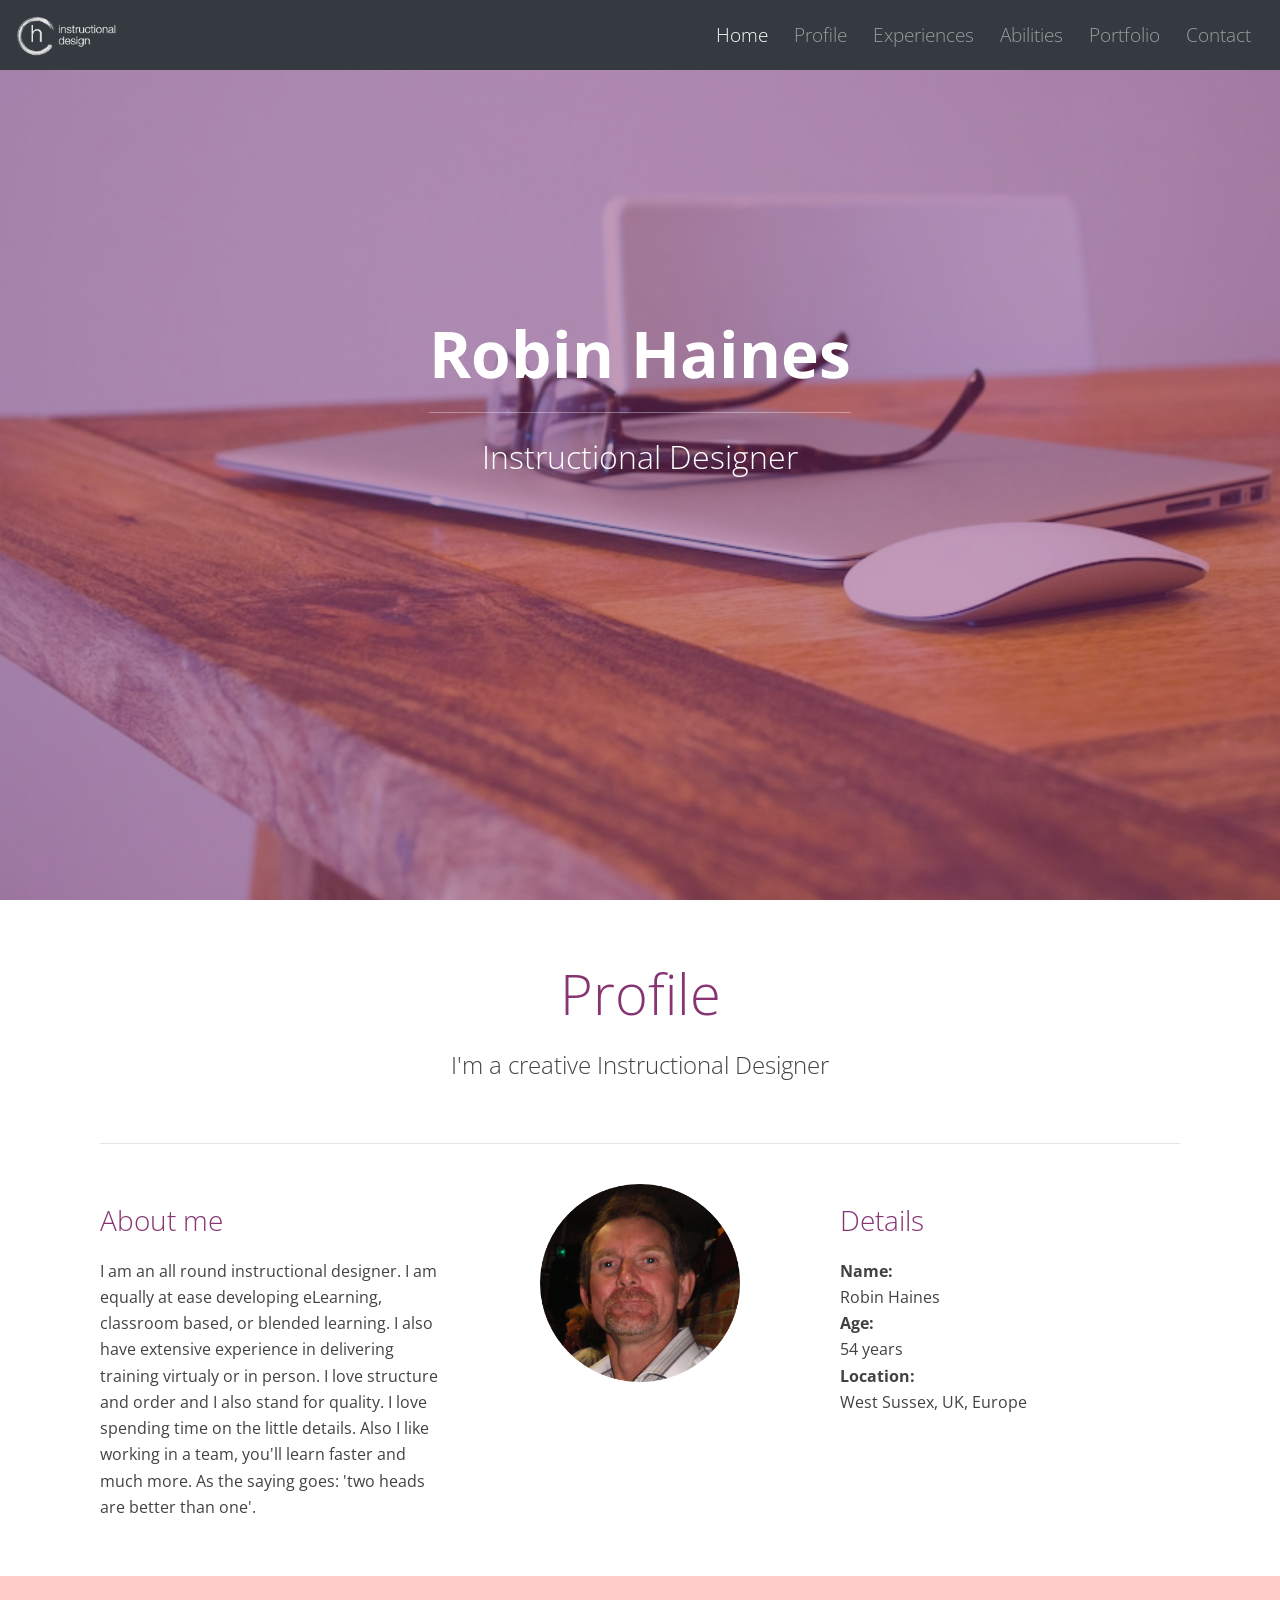
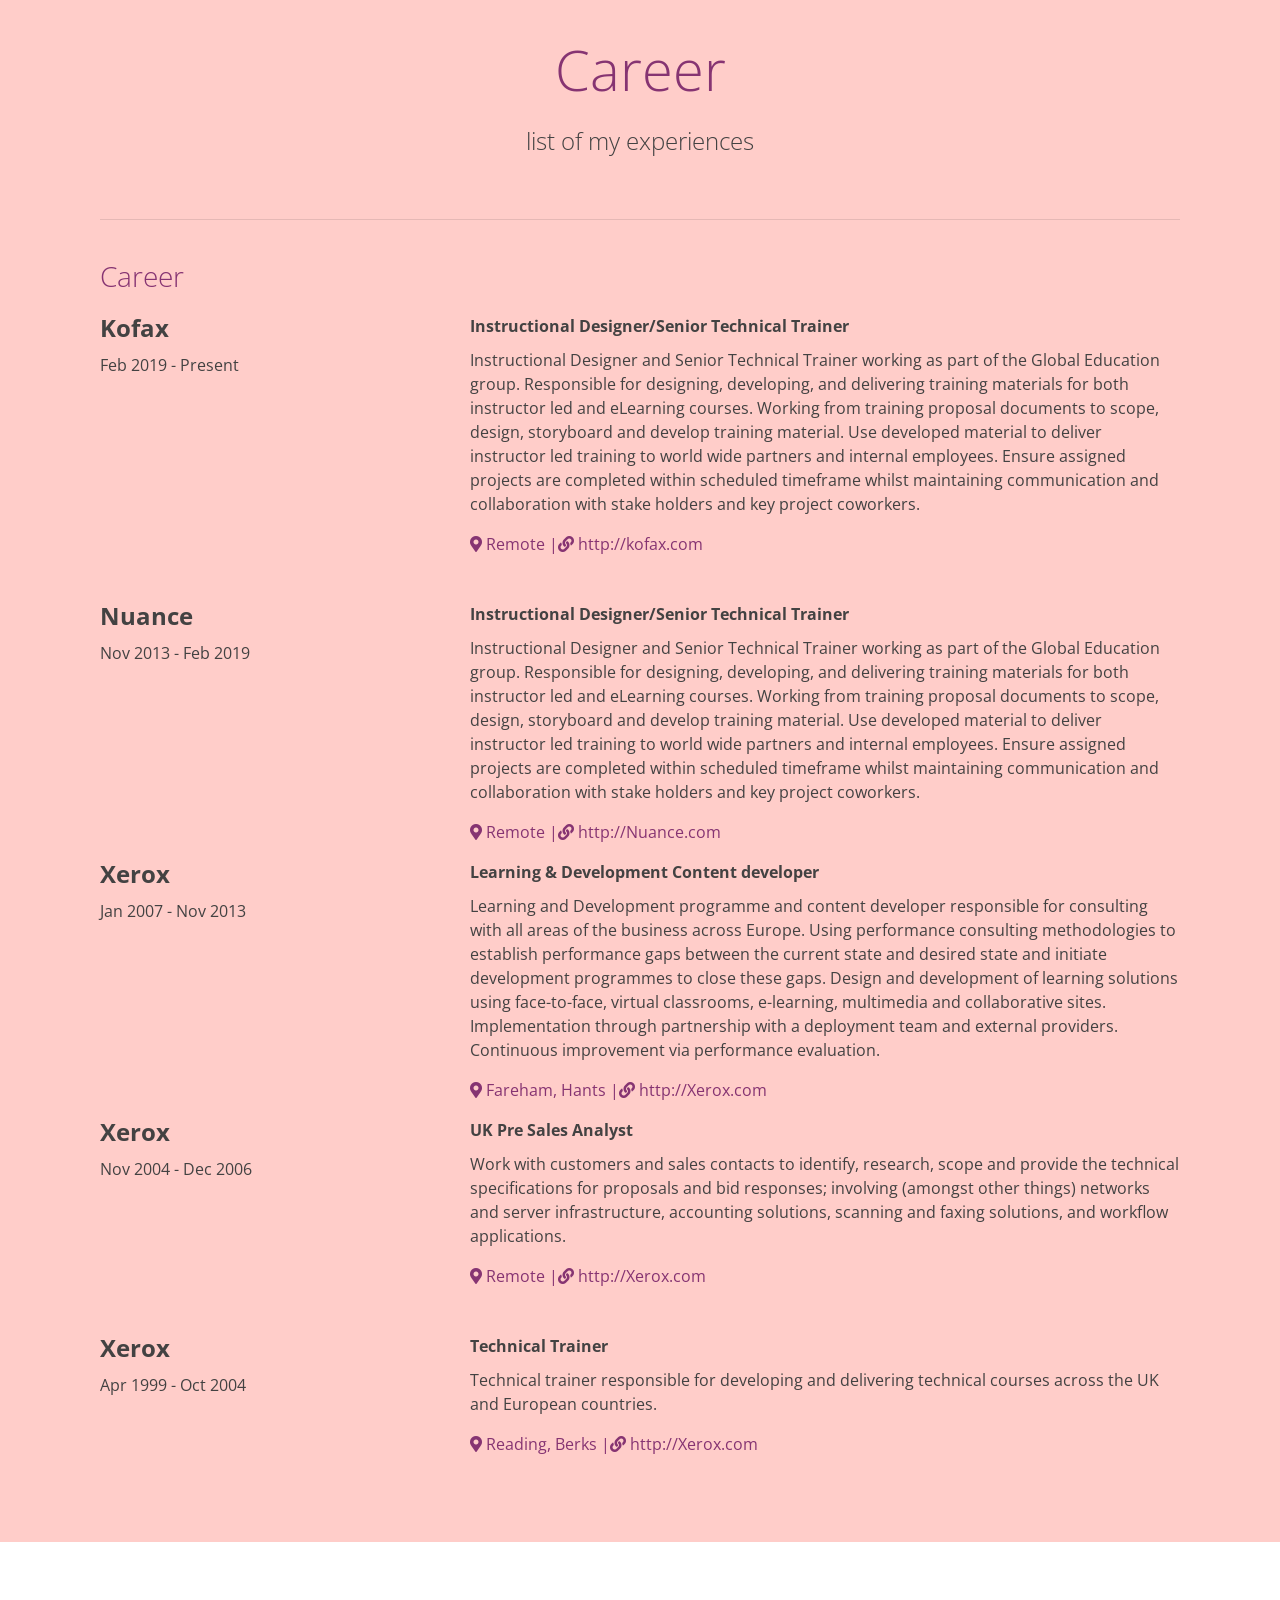
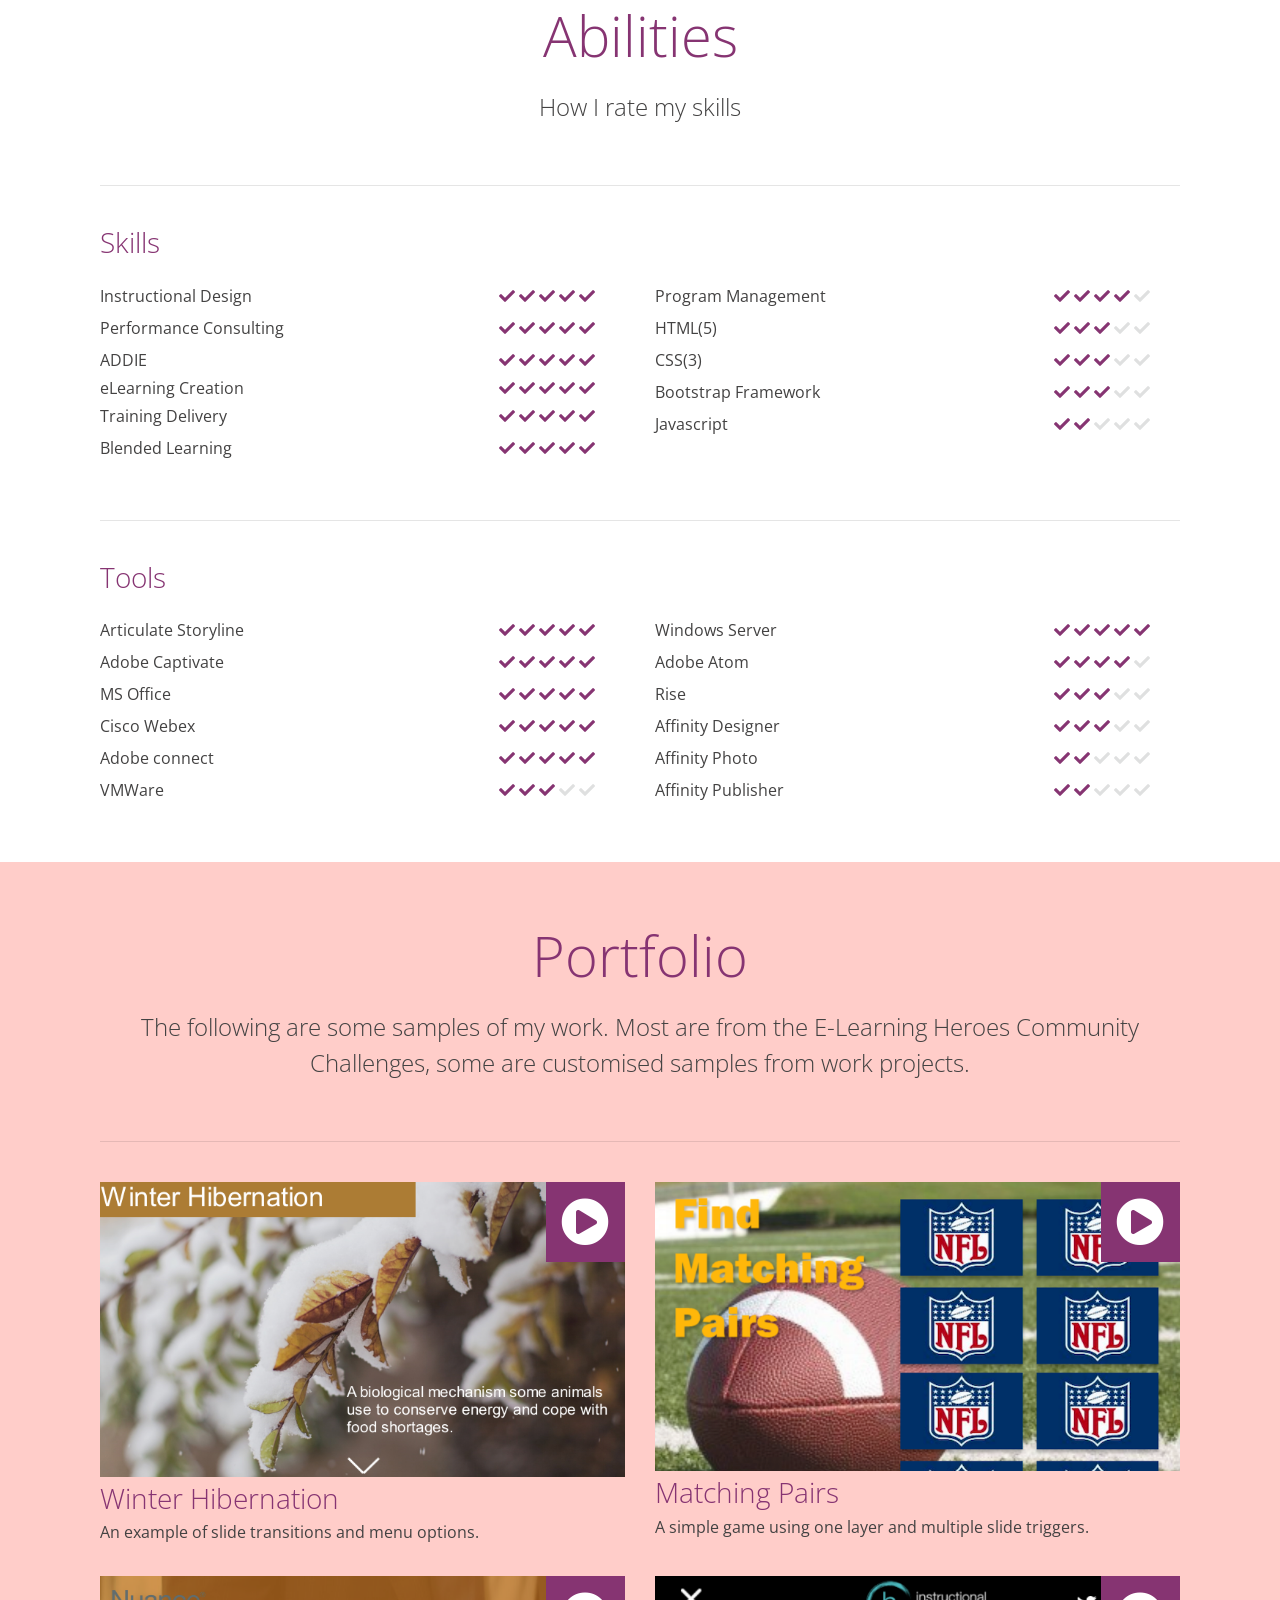
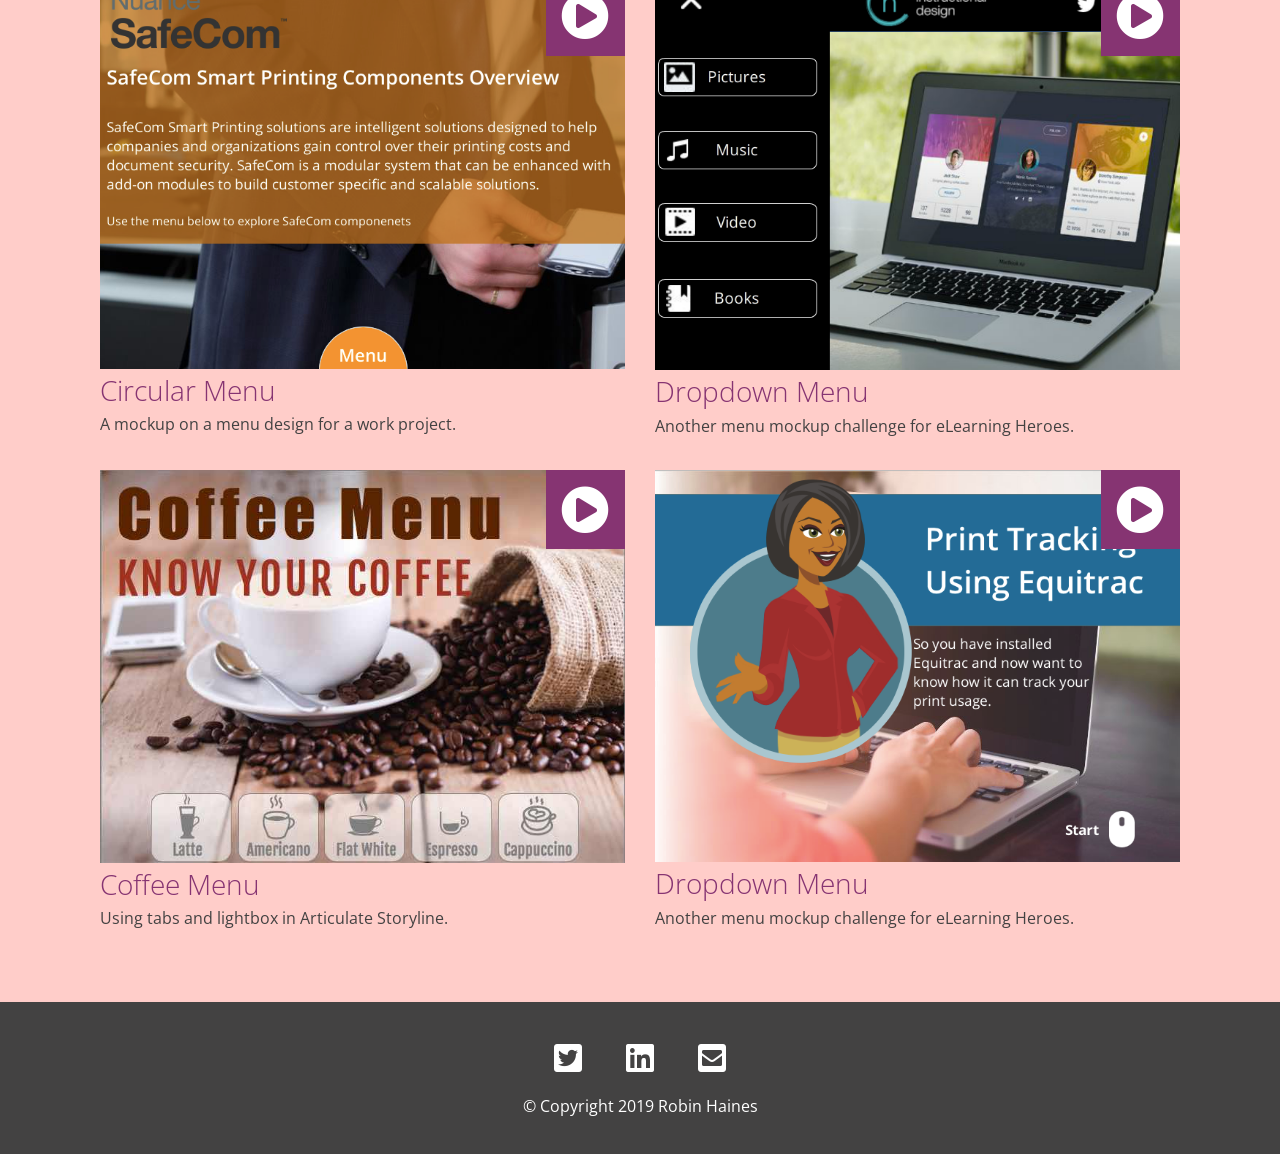
==== commit b47cc359: "Update index.html" ====
--- a/index.html
+++ b/index.html
@@ -77,7 +77,7 @@
       <div class="Profile col-md-4">
         <h3>About me</h3>
         <p>
-          I am an all round instructional designer. I am equaly at ease developing eLearning, classroom based, or blended learning. I also have extensive experience in delivering training virtualy or in person. I love structure and order and I also
+          I am an all round instructional designer. I am equally at ease developing eLearning, classroom based, or blended learning. I also have extensive experience in delivering training virtualy or in person. I love structure and order and I also
           stand for quality. I love spending time on the little details. Also I
           like working in a team, you'll learn faster and much more. As the saying goes: 'two heads are better than one'. </p>
       </div>
@@ -617,7 +617,7 @@
             <p>
               Another menu mockup challenge for eLearning Heroes.
             </p>
-            <a href="https://storage.googleapis.com/robin-haines-design/Portfolio/Equitrac%20Print%20Tracking%20-%20Storyline%20output/story_html5.html" target="_blank" </a> <span class="glyphicon portfolio-icon"><i class="fas fa-play-circle fa-3x"></i></span>
+            <a href="https://hainesyrob.github.io/Equitrac/" target="_blank" </a> <span class="glyphicon portfolio-icon"><i class="fas fa-play-circle fa-3x"></i></span>
             </a>
           </figcaption>
         </Figure>
